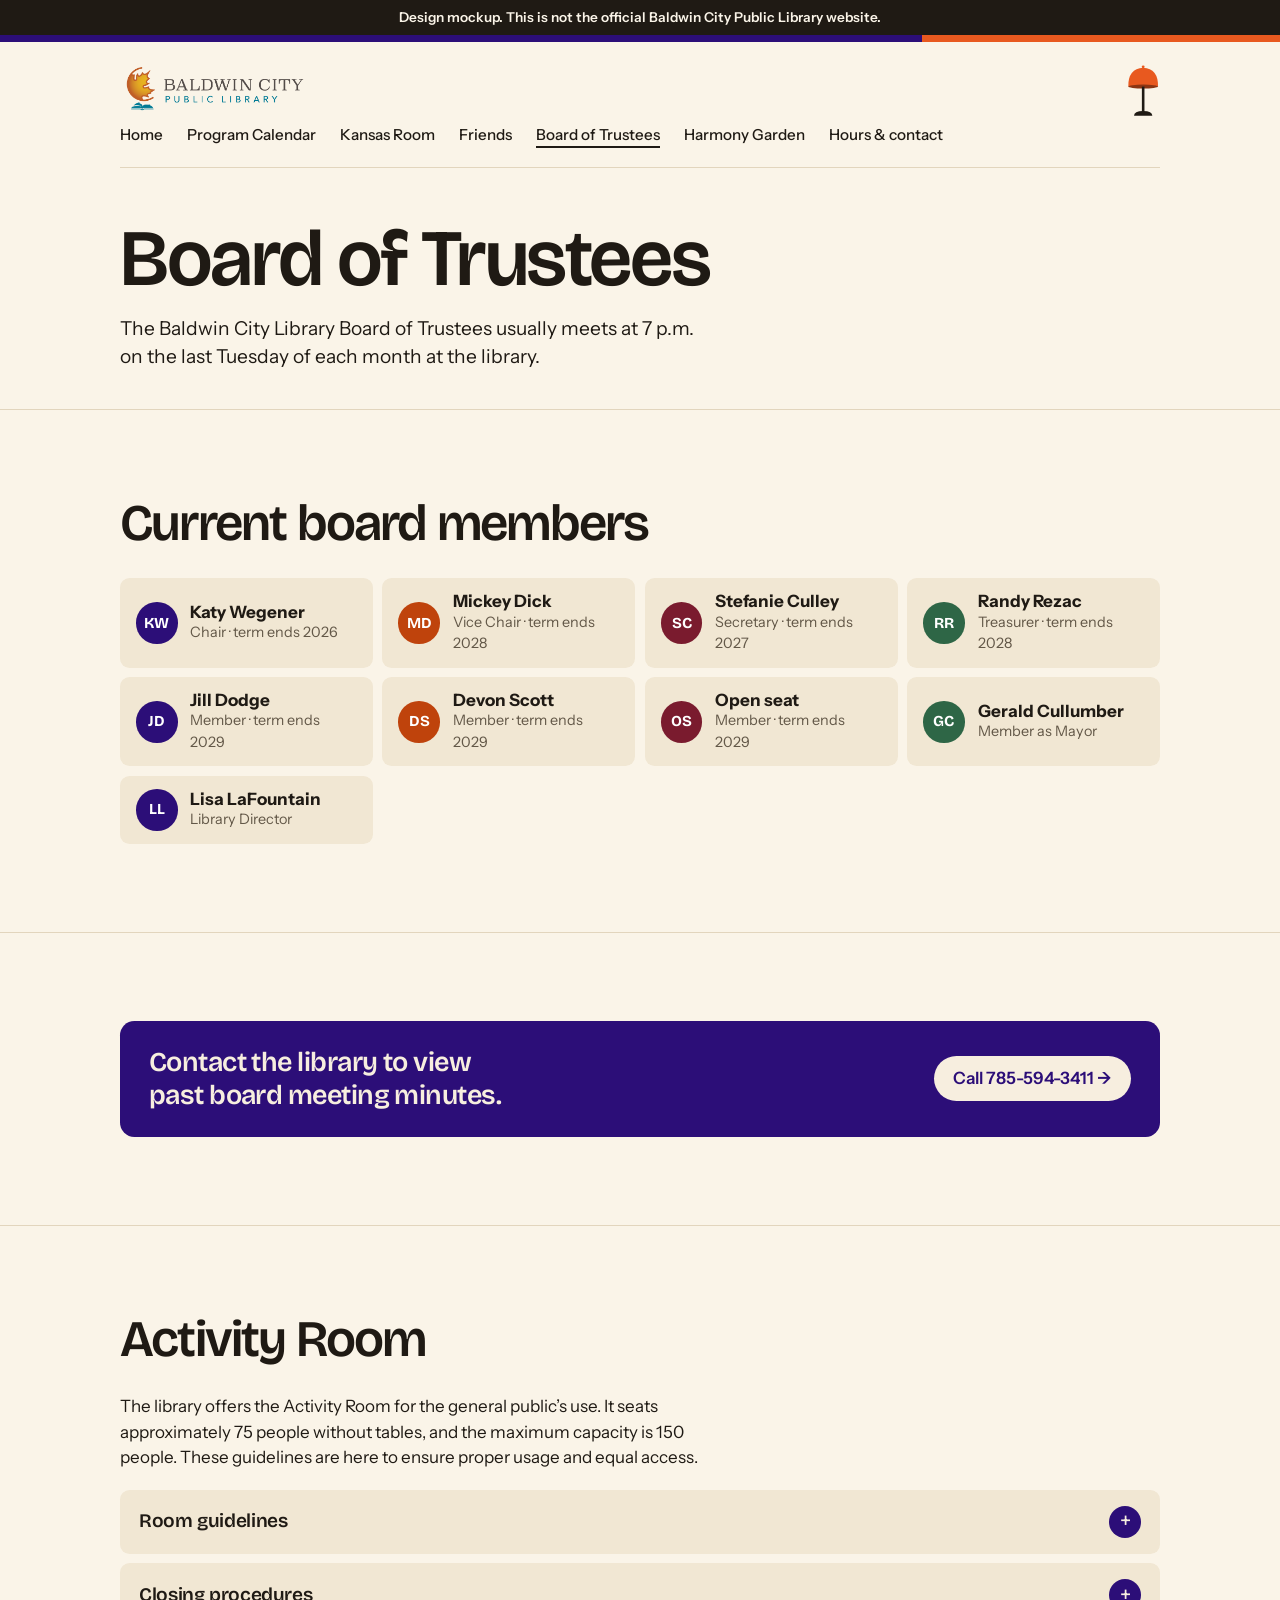
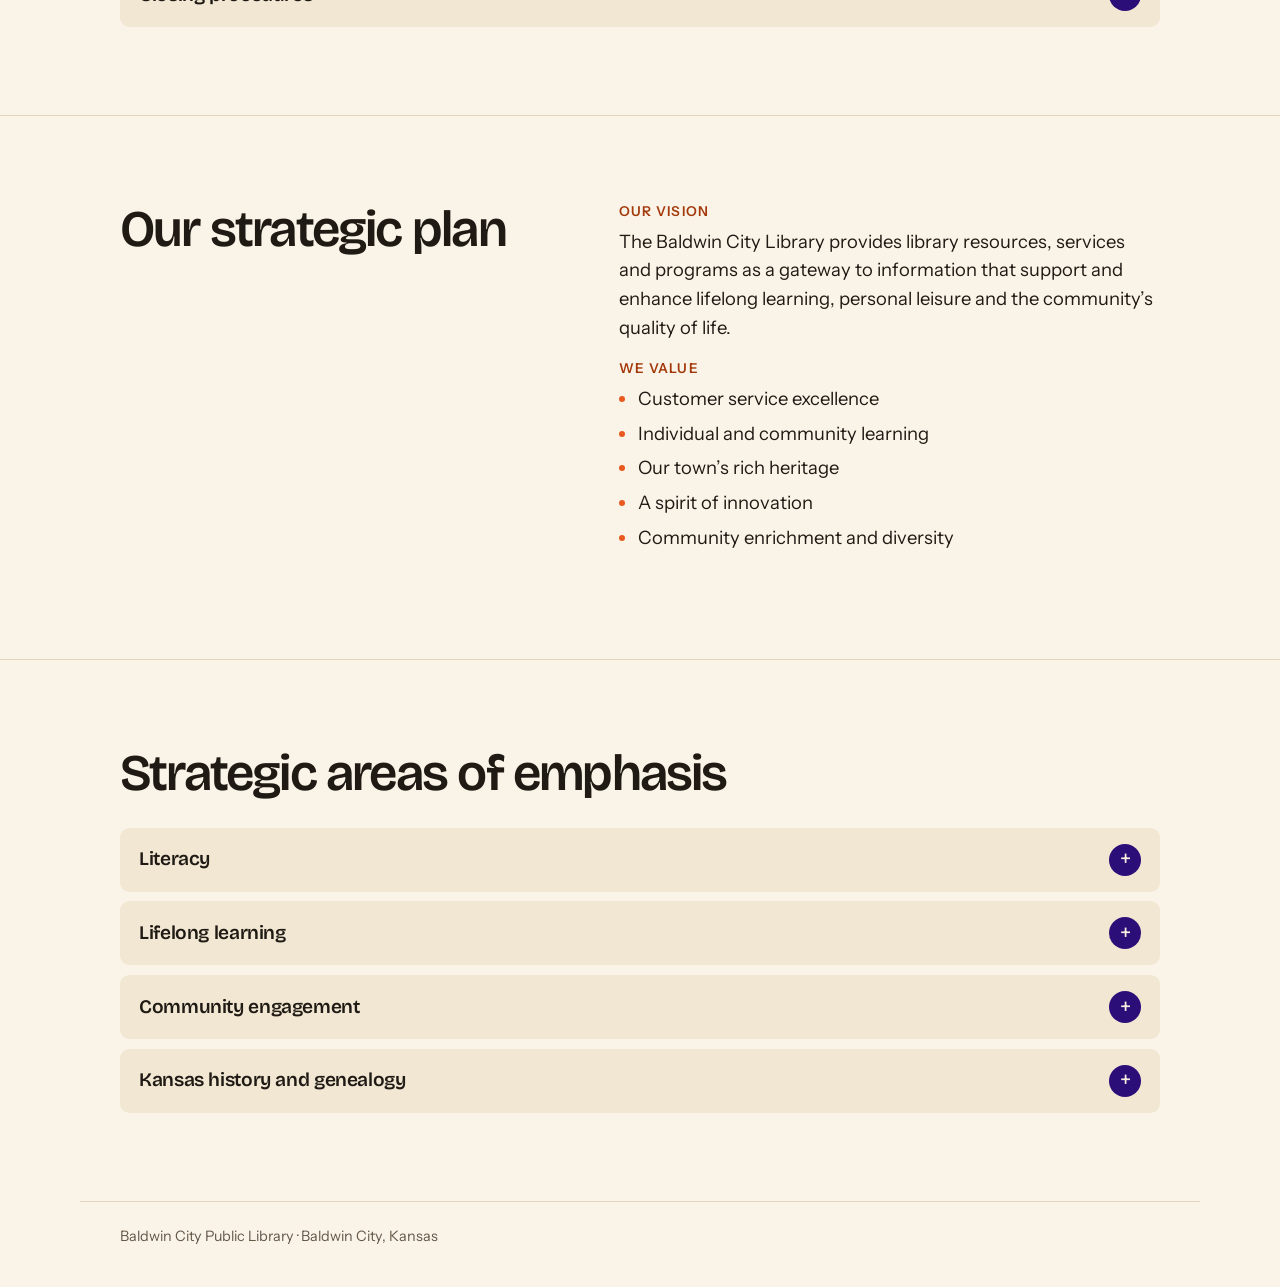
==== board.html @ 728cd823 "Phone: whole shelf fits the screen Co-Authored-By: Claude Opus 5.5 <noreply@anthropic.com>" ====
<!doctype html>
<html lang="en">
<head>
<meta charset="utf-8">
<meta name="robots" content="noindex">
<meta name="viewport" content="width=device-width, initial-scale=1">
<title>Baldwin City Public Library</title>
<meta name="description" content="Books, movies, digital materials and programs for all ages in Baldwin City, Kansas.">
<link rel="preconnect" href="https://fonts.googleapis.com">
<link rel="preconnect" href="https://fonts.gstatic.com" crossorigin>
<link rel="stylesheet" href="https://fonts.googleapis.com/css2?family=Antonio:wght@500;700&family=Bricolage+Grotesque:opsz,wght@12..96,200..800&family=Instrument+Sans:ital,wght@0,400..700;1,400..700&display=swap">
<script>try{if(localStorage.getItem('lamp')==='on')document.documentElement.dataset.theme='dark'}catch(e){}</script>
<link rel="stylesheet" href="styles.css?v=51">
</head>
<body data-page="board">
<div id="app"></div>
<script src="js/content.js?v=51"></script>
<script src="js/store.js?v=51"></script>
<script src="js/shelf.js?v=51"></script>
<script src="js/blocks.js?v=51"></script>
<script>
(function(){
  var slug=document.body.dataset.page||new URLSearchParams(location.search).get('p')||'home';
  renderPage(document.getElementById('app'),Store.load(),slug);
  if(location.hash){var t=document.getElementById(location.hash.slice(1));if(t)t.scrollIntoView()}
})();
</script>
</body>
</html>
---- styles.css ----
/* Layout: headline top-left, one flat row of bright spines standing on a single ink line, catalog card and date-due slip beneath it. */
:root{
  --bg:#FAF4E8; --ink:#1F1A14; --muted:#635848; --rule:#E2D5BD; --accent:#3A1C86; --orange:#E8591F; --orange-ink:#A3390B; --indigo:#2C0E78; --logo-bg:transparent; color-scheme:light;
  --card:#F1E7D3; --card-ink:#1F1A14; --card-rule:#DCCDB0; --stamp:#B8352B;
  --label:#FFFFFF; --label-ink:#1A1917;
  --display:"Bricolage Grotesque","Helvetica Neue",Helvetica,Arial,sans-serif;
  --body:"Instrument Sans","Helvetica Neue",Helvetica,Arial,sans-serif;
  --type:"Instrument Sans","Helvetica Neue",Helvetica,Arial,sans-serif;
  --cond:"Antonio","Arial Narrow","Helvetica Neue",Arial,sans-serif;
}
*{box-sizing:border-box}
body{margin:0;background:var(--bg);color:var(--ink);font-family:var(--body);font-size:1rem;line-height:1.5}
.wrap{max-width:70rem;margin-inline:auto;padding-inline:clamp(16px,4vw,40px)}
a{color:inherit}
:focus-visible{outline:2px solid var(--accent);outline-offset:3px}

/* nav */
.nav{display:flex;flex-wrap:wrap;align-items:center;justify-content:space-between;gap:.5rem 1.5rem;padding-block:1.25rem;border-bottom:1px solid var(--rule)}
.stripe{height:.45rem;background:linear-gradient(90deg,var(--indigo) 0 72%,var(--orange) 72%)}
.mark img{display:block;height:clamp(2.5rem,5vw,3.3rem);width:auto;background:var(--logo-bg);border-radius:.4rem}
.mark{font-family:var(--display);font-weight:600;font-size:1.3rem;letter-spacing:-.02em;text-decoration:none}
.links{display:flex;flex-wrap:wrap;gap:.25rem 1.5rem;font-size:.95rem;font-weight:500}
.links a{text-decoration:none}
.links a:hover{text-decoration:underline;text-underline-offset:.3em}

/* hero */
.hero{overflow-x:clip;padding-block:clamp(2rem,5vw,3.5rem) clamp(2.5rem,6vw,4.5rem)}
.eyebrow{font-size:.8rem;font-weight:600;text-transform:uppercase;letter-spacing:.12em;color:var(--orange-ink);margin:0 0 .9rem}
h1{font-family:var(--display);font-weight:600;font-size:clamp(2rem,8.2vw,5rem);line-height:1;letter-spacing:-.03em;margin:0;text-wrap:balance}
@media (min-width:480px){.hero h1{white-space:nowrap}}


/* shelf — every book dimension is in em, so the whole row scales from this one font-size */
.stage{font-size:clamp(6.4px,1.8vw,17px);margin-top:4em}
@media (min-width:700px){.stage{font-size:clamp(9px,1.4vw,15px)}}
.row{display:flex;align-items:flex-end;justify-content:center;gap:.14em}
.plank{height:.7em;background:var(--orange);border-radius:.35em}
@keyframes shelve{from{translate:80em 0}}

.slot{flex:none;width:var(--t);height:var(--h);transform-origin:0 100%;
  transition:width .55s cubic-bezier(.3,.8,.3,1),rotate .4s;
  animation:shelve 1s cubic-bezier(.16,.84,.3,1) backwards;animation-delay:calc(var(--i) * 65ms + 200ms)}
.slot.lean{margin-left:2.9em;rotate:-7deg}
.book{position:relative;height:100%;display:flex;flex-direction:column;align-items:center;gap:1em;padding:1.2em 0 1em;overflow:hidden;cursor:pointer;
  background:var(--bg-b);color:var(--ink-b);border-radius:.4em .4em 0 0;
  transition:translate .45s cubic-bezier(.3,1.4,.4,1)}
.book:hover,.book:focus-visible{translate:0 -1.2em}
.book[aria-pressed="true"]{translate:0 -3.4em}
.book::before{flex:none}
/* the chosen book turns face-out: its slot widens to cover width and the real cover fades in */
.cv{position:absolute;inset:0;background:var(--img) center/100% 100% no-repeat;opacity:0;transition:opacity .25s}
@media (min-width:700px){
  .slot:has(.book[aria-pressed="true"]){width:var(--d);rotate:0deg}
  .book[aria-pressed="true"]{translate:0 -1.2em}
  .book[aria-pressed="true"] .cv{opacity:1;transition:opacity .35s .22s}
}
.p-bands::before{content:"";width:100%;height:1.7em;background:linear-gradient(var(--ac) 0 35%,transparent 35% 65%,var(--ac) 65%)}
.p-cap::before{content:"";width:100%;height:3.4em;margin-top:-1.2em;background:var(--ac)}
.p-dot::before{content:"";width:58%;aspect-ratio:1;border-radius:50%;background:var(--ac)}
.st{flex:1;min-height:0;writing-mode:vertical-rl;text-align:center;text-wrap:balance;line-height:1.05;font-size:var(--fs)}
.serif .st{font-family:var(--display);font-weight:700;letter-spacing:-.02em}
.cond .st{font-family:var(--cond);font-weight:700;text-transform:uppercase;letter-spacing:.05em}
.lbl{flex:none;width:calc(100% - .6em);padding:.35em 0 .25em;background:var(--label);color:var(--label-ink);border-radius:.25em;
  font-family:var(--body);font-weight:700;font-size:.58em;line-height:1.1;text-align:center}

/* under the shelf */
.below{display:grid;grid-template-columns:minmax(0,1fr) minmax(0,35rem);gap:2rem 3rem;align-items:start;margin-top:clamp(1.75rem,4vw,3rem)}
.lede{max-width:27rem}
.lede p{margin:0 0 1.1rem;font-size:1.15rem;line-height:1.5}
.lede a{font-weight:600;text-underline-offset:.3em}
.pager{display:flex;align-items:center;gap:.6rem;margin-top:1.6rem;font-size:.9rem;font-weight:500;color:var(--muted);font-variant-numeric:tabular-nums}
.pager button{font:inherit;color:var(--ink);background:none;border:1.5px solid var(--ink);border-radius:999px;padding:.35rem .9rem;cursor:pointer}
.pager button:hover{background:var(--orange);border-color:var(--orange);color:#1F1A14}

.detail{display:grid;grid-template-columns:5.5rem minmax(0,1fr);gap:1rem;align-items:start}
.dcover{display:block;width:100%;border-radius:.3rem}
@media (min-width:700px){
  .detail{grid-template-columns:minmax(0,1fr)}
  .dcover{display:none}
}
.card{background:var(--card);color:var(--card-ink);border-radius:.75rem;
  padding:1.2rem 1.4rem 1.4rem}
.card p{margin:0}
.call{display:inline-block;font-size:.75rem;font-weight:600;letter-spacing:.06em;color:var(--muted);border:1px solid var(--card-rule);border-radius:999px;padding:.15rem .7rem}
.ti{font-family:var(--display);font-weight:600;font-size:1.6rem;line-height:1.1;letter-spacing:-.025em;text-wrap:balance}
.au{margin-top:.3rem;font-weight:500;color:var(--muted)}
.note{margin-top:.8rem;font-size:1.05rem;line-height:1.5}
.subj{margin-top:.8rem;font-size:.85rem;color:var(--muted)}
.card.swap .entry,.card.swap .call{animation:swap .4s ease-out}
@keyframes swap{from{opacity:.2;translate:0 .4rem}}

.slip{background:var(--card);color:var(--card-ink);padding:.9rem .8rem;text-align:center;border-radius:.75rem}
.slip h2{font:600 .72rem var(--body);letter-spacing:.12em;color:var(--muted);margin:0 0 .5rem;padding-bottom:.45rem;border-bottom:1px solid var(--card-rule)}
.stamps{list-style:none;margin:0;padding:0;font-weight:700;font-size:.9rem;color:var(--stamp);font-variant-numeric:tabular-nums}
.stamps li{padding:.28rem 0;border-bottom:1px solid var(--card-rule)}
.stamps li:nth-child(1){opacity:.45}
.stamps li:nth-child(2){opacity:.65}
.stamps small{display:block;font-weight:500;font-size:.72rem;color:var(--muted)}
.hold:hover{background:var(--indigo);color:#F7EEDF}
.hold{margin-top:.75rem;width:100%;font:600 .9rem var(--body);
  background:var(--card-ink);color:var(--card);border:0;border-radius:999px;padding:.6rem .3rem;cursor:pointer}
.hold[aria-pressed="true"]{background:var(--stamp)}

@media (max-width:860px){
  .below{grid-template-columns:minmax(0,1fr)}
}
@media (prefers-reduced-motion:reduce){
  .slot,.card.swap .entry,.card.swap .call{animation:none}
  .slot,.book,.card,.cv{transition:none}
}

/* ---------- rest of the homepage ---------- */
section{scroll-margin-top:1rem}
.band{padding-block:clamp(2.5rem,6vw,4.5rem);border-top:1px solid var(--rule)}
h2{font-family:var(--display);font-weight:600;font-size:clamp(1.9rem,4.6vw,3.2rem);line-height:1;letter-spacing:-.035em;margin:0 0 1.2rem;text-wrap:balance}
h3{font-family:var(--display);font-weight:600;font-size:1.3rem;line-height:1.15;letter-spacing:-.02em;margin:0}
.kicker{font-size:.8rem;font-weight:600;text-transform:uppercase;letter-spacing:.12em;color:var(--orange-ink);margin:0 0 .8rem}

.welcome{display:grid;grid-template-columns:minmax(0,5fr) minmax(0,6fr);gap:1.5rem 3rem;align-items:start}
.welcome p{margin:0 0 1rem;font-size:1.15rem;line-height:1.55;max-width:38rem}
.welcome .who{font-size:1rem;color:var(--muted)}

.tiles{display:grid;grid-template-columns:repeat(auto-fit,minmax(min(100%,14rem),1fr));gap:1rem}
.tile{display:flex;flex-direction:column;justify-content:space-between;gap:2.5rem;min-height:11rem;padding:1.2rem 1.2rem 1.1rem;border-radius:.75rem;
  background:var(--tb);color:var(--ti);text-decoration:none;transition:translate .3s cubic-bezier(.3,1.4,.4,1)}
.tile:hover,.tile:focus-visible{translate:0 -.4rem}
.tile p{margin:.4rem 0 0;font-size:1rem;line-height:1.4}
.tile .go{font-weight:600;font-size:.9rem}

.notes{display:grid;grid-template-columns:repeat(2,minmax(0,1fr));gap:1rem}
.note-card{background:var(--card);color:var(--card-ink);border-radius:.75rem;padding:1.3rem 1.4rem 1.4rem}
.note-card p{margin:.6rem 0 0;line-height:1.5}
.note-card a{font-weight:600;text-underline-offset:.3em}
.when{display:inline-block;font-size:.75rem;font-weight:600;letter-spacing:.06em;color:var(--muted);border:1px solid var(--card-rule);border-radius:999px;padding:.15rem .7rem;margin-bottom:.8rem}

.visit{display:grid;grid-template-columns:repeat(3,minmax(0,1fr));gap:2rem 3rem}
.visit h3{margin-bottom:.8rem}
.hours{margin:0;display:grid;grid-template-columns:auto 1fr;gap:.45rem 1.5rem;font-variant-numeric:tabular-nums}
.hours dt{font-weight:600}
.hours dd{margin:0}
.visit address{font-style:normal;line-height:1.6}
.visit ul{list-style:none;margin:0;padding:0;line-height:1.6}
.visit .small{font-size:.9rem;color:var(--muted);margin:.8rem 0 0}

.foot{border-top:1px solid var(--rule);padding-block:1.5rem 2.5rem;display:flex;flex-wrap:wrap;justify-content:space-between;gap:.5rem 2rem;font-size:.9rem;color:var(--muted)}
.foot nav{display:flex;flex-wrap:wrap;gap:.25rem 1.2rem}

@media (max-width:900px){
  .welcome{grid-template-columns:minmax(0,1fr)}
  .tiles{grid-template-columns:repeat(2,minmax(0,1fr))}
  .visit{grid-template-columns:minmax(0,1fr)}
}
@media (max-width:560px){
  .tiles,.notes{grid-template-columns:minmax(0,1fr)}
  .tile{min-height:0;gap:1.2rem}
}
@media (prefers-reduced-motion:reduce){.tile{transition:none}}

/* ---------- shared bits added with the page builder ---------- */
.links a[aria-current="page"]{text-decoration:underline;text-decoration-thickness:2px;text-underline-offset:.4em}
.dcover[hidden]{display:none}
.banner{background:var(--tb);color:var(--ti);border-radius:.9rem;padding:1.6rem 1.8rem;display:flex;flex-wrap:wrap;align-items:center;justify-content:space-between;gap:1rem 2rem}
.banner p{margin:0;font-family:var(--display);font-weight:600;font-size:clamp(1.2rem,2.6vw,1.7rem);line-height:1.2;letter-spacing:-.02em;max-width:36rem;text-wrap:balance}
.btn{background:var(--ti);color:var(--tb);border-radius:999px;padding:.6rem 1.2rem;font-weight:600;text-decoration:none;white-space:nowrap}
.pic{margin:0}
.pic img{display:block;max-width:100%;border-radius:.9rem}
.pic figcaption{margin-top:.6rem;font-size:.9rem;color:var(--muted)}
.pic-empty{border:2px dashed var(--rule);border-radius:.9rem;padding:3rem 1rem;text-align:center;color:var(--muted)}

/* ---------- page title banner ---------- */
.pagehead{background:var(--tb,transparent);color:var(--ti,inherit);padding-block:clamp(2rem,5vw,3.2rem) clamp(1.5rem,4vw,2.4rem)}
.pagehead .kicker{color:inherit}
.pagehead h1{font-size:clamp(2.4rem,7.5vw,5rem)}
.ph-lede{margin:1rem 0 0;font-size:1.2rem;line-height:1.45;max-width:36rem}

/* ---------- program calendar ---------- */
.cal-top{display:flex;flex-wrap:wrap;align-items:end;justify-content:space-between;gap:1rem}
.cal-month{font-size:clamp(2rem,6vw,3.6rem);margin:0}
.cal-nav{display:flex;gap:.4rem}
.cal-nav button{font:500 .9rem var(--body);color:var(--ink);background:none;border:1.5px solid var(--ink);border-radius:999px;padding:.35rem .9rem;cursor:pointer}
.cal-nav button:hover{background:var(--orange);border-color:var(--orange);color:#1F1A14}
.cal-filters{display:flex;flex-wrap:wrap;gap:.5rem;margin:1.3rem 0 1.5rem}
.pill{font:600 .9rem var(--body);border-radius:999px;padding:.35rem .95rem;border:2px solid var(--c);background:var(--c);color:var(--k);cursor:pointer;transition:translate .25s cubic-bezier(.3,1.4,.4,1)}
.pill:hover{translate:0 -.15rem}
.pill[aria-pressed="false"]{background:transparent;color:var(--muted);text-decoration:line-through}
.cal-grid{display:grid;grid-template-columns:repeat(7,minmax(0,1fr));gap:.4rem}
.dow{font-size:.8rem;font-weight:600;text-transform:uppercase;letter-spacing:.1em;color:var(--muted);padding:.2rem .5rem}
.day{appearance:none;border:0;margin:0;text-align:left;font:inherit;color:inherit;background:var(--card);border-radius:.6rem;min-height:9rem;min-width:0;padding:.5rem;
  display:flex;flex-direction:column;gap:.4rem;cursor:pointer}
.day.we{background:color-mix(in srgb,var(--card) 55%,var(--bg))}
.day.closed{background:color-mix(in srgb,#B8352B 13%,var(--card))}
.day.blank{background:none;min-height:0;cursor:default}
.day.sel{outline:2.5px solid var(--ink);outline-offset:-2.5px}
.num{font-family:var(--display);font-weight:700;font-size:1.15rem;width:2rem;height:2rem;display:grid;place-items:center;border-radius:50%}
.today .num{background:var(--orange);color:#1F1A14}
.chips{display:flex;flex-direction:column;gap:.25rem;min-width:0;width:100%}
/* soft tint with a solid colour bar: the colour says what kind, the text stays dark and readable */
.chip{display:block;background:color-mix(in srgb,var(--c) 20%,var(--card));color:var(--card-ink);border-left:.3rem solid var(--c);border-radius:.3rem;padding:.25rem .4rem;
  font-size:.85rem;line-height:1.25;overflow-wrap:anywhere}
.chip b{display:block;font-weight:700;font-size:.78rem}

.cal-day{margin-top:1.5rem;background:var(--card);color:var(--card-ink);border-radius:.9rem;padding:1.4rem;display:grid;grid-template-columns:auto minmax(0,1fr);gap:1.5rem 2rem;align-items:start}
.cal-date{display:flex;align-items:center;gap:.8rem;font-weight:600;line-height:1.25}
.cal-date .big{font-family:var(--display);font-weight:600;font-size:clamp(3rem,8vw,5rem);line-height:.85;letter-spacing:-.04em}
.cal-list{list-style:none;margin:0;padding:0;display:grid;gap:.5rem}
.cal-list li{display:grid;grid-template-columns:9.5rem minmax(0,1fr) auto;gap:.2rem 1rem;align-items:baseline;padding:.7rem .9rem;border-radius:.5rem;border-left:.5rem solid var(--c);
  background:color-mix(in srgb,var(--c) 14%,var(--card));color:var(--card-ink);font-size:1.05rem}
.cal-list .empty{display:block;border-left-color:var(--rule);background:var(--bg);color:var(--muted)}
.cal-list .time{font-weight:700;font-variant-numeric:tabular-nums}
.cal-list .sub{display:block;font-size:.95rem;color:var(--muted)}
.cal-list .tag{font-size:.78rem;font-weight:600;background:var(--c);color:var(--k);border-radius:999px;padding:.12rem .65rem;white-space:nowrap}

.cal-agenda{display:none;gap:1.6rem}
.ag-day h3{display:flex;align-items:center;gap:.7rem;margin:0 0 .6rem;font-family:var(--body);font-size:1.05rem;font-weight:600;letter-spacing:0}
.ag-day h3 .big{font-family:var(--display);font-weight:600;font-size:2.6rem;line-height:.9;letter-spacing:-.04em;min-width:1.2em}
.ag-day h3 em{font-style:normal;font-size:.75rem;font-weight:600;background:var(--ink);color:var(--bg);border-radius:999px;padding:.1rem .6rem;margin-left:.6rem}
.ag-past summary{cursor:pointer;font-weight:600;color:var(--muted);padding:.4rem 0}
.cal-agenda-in{display:grid;gap:1.6rem;margin-top:1rem}
.empty-month{color:var(--muted)}

/* two views of the same month: a day-by-day list, or the full month grid */
.cal-tools{display:flex;flex-wrap:wrap;gap:.6rem 1rem;align-items:center}
.cal-view{display:flex;background:var(--card);border-radius:999px;padding:.2rem}
.cal-view button{font:600 .9rem var(--body);color:var(--ink);background:none;border:0;border-radius:999px;padding:.35rem .95rem;cursor:pointer}
.cal-view button[aria-pressed="true"]{background:var(--indigo);color:#F7EEDF}
.view-list .cal-grid,.view-list .cal-day{display:none}
.view-list .cal-agenda{display:grid}
/* the full month always shows its text; on small screens it scrolls sideways instead of shrinking */
.cal-scroll{overflow-x:auto}
.cal-grid{min-width:40rem}
.view-list .cal-scroll{display:none}
@media (max-width:900px){
  .cal-grid{gap:.3rem}
  .day{padding:.35rem}
  .chip{font-size:.8rem;padding:.2rem .3rem;border-left-width:.25rem}
  .chip b{font-size:.74rem}
  .cal-day{grid-template-columns:minmax(0,1fr);padding:1.1rem}
}
@media (max-width:560px){
  .cal-list li{grid-template-columns:minmax(0,1fr)}
  .cal-list .tag{justify-self:start}
}
@media (prefers-reduced-motion:reduce){.pill{transition:none}}

/* ---------- little pictures on notice cards ---------- */
.note-card.has-art{display:grid;grid-template-columns:clamp(5.5rem,24%,8rem) minmax(0,1fr);gap:1.2rem;align-items:start}
.art{display:block;width:100%;aspect-ratio:1;border-radius:.6rem;overflow:hidden}
.art svg{display:block;width:100%;height:100%}
.art .van{transition:translate .5s cubic-bezier(.3,1.4,.4,1)}
.note-card:hover .art .van{translate:6px 0}
@media (prefers-reduced-motion:reduce){.art .van{transition:none}}

/* ---------- soft link tiles: a light tint of each tile's colour and a maple leaf in that colour ---------- */
.tiles.quiet .tile{background:color-mix(in srgb,var(--tb) 11%,var(--card));color:var(--ink);min-height:0;gap:1.4rem}
.tiles.quiet .leaf{display:block;width:2.6rem;height:2.6rem;color:var(--tb);margin-bottom:.9rem;transform-origin:50% 90%;transition:rotate .5s cubic-bezier(.3,1.6,.4,1)}
.tiles.quiet .tile:hover .leaf,.tiles.quiet .tile:focus-visible .leaf{rotate:-14deg}
.tiles.quiet .tile p{color:var(--muted)}
.tiles.quiet .tile .go{color:var(--ink)}
.tiles.quiet .tile:hover,.tiles.quiet .tile:focus-visible{translate:0 -.25rem}
@media (prefers-reduced-motion:reduce){.tiles.quiet .leaf{transition:none}}

.art img{display:block;width:100%;height:100%;object-fit:cover}

/* ---------- full-colour tiles with a stained-glass maple leaf in shades of the tile's own colour ---------- */
.tiles.bold .leaf{display:block;width:4rem;height:4rem;margin-bottom:1rem;transform-origin:50% 90%;transition:rotate .5s cubic-bezier(.3,1.6,.4,1)}
.tiles.bold .tile:hover .leaf,.tiles.bold .tile:focus-visible .leaf{rotate:-12deg}
.glass .f1{fill:color-mix(in srgb,var(--tb) 50%,#fff)}
.glass .f2{fill:color-mix(in srgb,var(--tb) 25%,#fff)}
.glass .f3{fill:color-mix(in srgb,var(--tb) 72%,#fff)}
.glass .f4{fill:color-mix(in srgb,var(--tb) 68%,#000)}
.glass .f5{fill:color-mix(in srgb,var(--tb) 8%,#fff)}
.glass .lead{stroke:var(--ti);stroke-width:2;stroke-linecap:round;fill:none}
.glass .rim{fill:none;stroke:var(--ti);stroke-width:3;stroke-linejoin:round}
@media (prefers-reduced-motion:reduce){.tiles.bold .leaf{transition:none}}

/* ---------- accessibility ---------- */
.skip{position:absolute;left:1rem;top:-4rem;z-index:10;background:var(--ink);color:var(--bg);padding:.6rem 1rem;border-radius:.4rem;font-weight:600;text-decoration:none}
.skip:focus{top:.6rem}
main:focus{outline:none}
:focus-visible{outline:3px solid var(--accent);outline-offset:3px}
.cal-scroll:focus-visible{outline-offset:0}
.playpause[hidden]{display:none}

/* ---------- call to action ---------- */
.cta-box{background:var(--tb);color:var(--ti);border-radius:.9rem;padding:clamp(1.5rem,4vw,2.6rem);display:grid;grid-template-columns:auto minmax(0,1fr);gap:1.2rem 2.2rem;align-items:center}
.cta-box .leaf{width:clamp(4.5rem,12vw,8rem);height:auto;aspect-ratio:1;display:block}
.cta-box h2{margin-bottom:.6rem}
.cta-box p{margin:0 0 1rem;font-size:1.15rem;line-height:1.5;max-width:38rem}
.cta-btns{display:flex;flex-wrap:wrap;gap:.6rem;margin:1.2rem 0 0!important}
.btn.alt{background:none;color:var(--ti);box-shadow:inset 0 0 0 2px var(--ti)}
.btn:hover{text-decoration:underline;text-underline-offset:.2em}
@media (max-width:560px){.cta-box{grid-template-columns:minmax(0,1fr)}}

/* ---------- people ---------- */
.people{list-style:none;margin:0;padding:0;display:grid;grid-template-columns:repeat(auto-fill,minmax(min(100%,14rem),1fr));gap:.6rem}
.person{background:var(--card);border-radius:.6rem;padding:.8rem 1rem;display:flex;gap:.8rem;align-items:center;min-width:0}
.ini{flex:none;width:2.6rem;height:2.6rem;border-radius:50%;display:grid;place-items:center;background:var(--c);color:#fff;font-family:var(--display);font-weight:700;font-size:.95rem}
.person strong{display:block;line-height:1.2}
.role{display:block;font-size:.9rem;color:var(--muted)}
.people-text p{margin:0 0 1.2rem;max-width:38rem}

/* ---------- scroll-in ---------- */
.rise{animation:rise .5s cubic-bezier(.2,.7,.2,1) var(--rd,0ms) backwards}
@keyframes rise{from{opacity:0;translate:0 1.5rem}}

/* ---------- structured text and expandable sections ---------- */
.prose p{margin:0 0 1rem;font-size:1.1rem;line-height:1.55;max-width:42rem}
.prose ul{margin:0 0 1.2rem;padding-left:1.2rem;max-width:42rem;line-height:1.5}
.prose li{margin-bottom:.45rem}
.prose li::marker{color:var(--orange)}
.mini{font-family:var(--body);font-size:.85rem;font-weight:600;text-transform:uppercase;letter-spacing:.08em;color:var(--orange-ink);margin:1.2rem 0 .5rem}
.prose>.mini:first-child{margin-top:0}
.folds{display:grid;gap:.6rem}
.fold{background:var(--card);border-radius:.6rem;padding:0 1.2rem}
.fold summary{display:flex;align-items:center;justify-content:space-between;gap:1rem;padding:1rem 0;cursor:pointer;list-style:none;font-family:var(--display);font-weight:600;font-size:1.2rem;letter-spacing:-.02em}
.fold summary::-webkit-details-marker{display:none}
.fold summary::after{content:"+";flex:none;width:2rem;height:2rem;display:grid;place-items:center;border-radius:50%;background:var(--indigo);color:#F7EEDF;font-family:var(--body);font-weight:500;font-size:1.3rem;line-height:1;transition:rotate .3s}
.fold[open] summary::after{rotate:45deg}
.fold .prose{padding-bottom:1.2rem}
@media (prefers-reduced-motion:reduce){.fold summary::after{transition:none}}

/* ---------- photo gallery ---------- */
.gallery{columns:3 15rem;column-gap:.8rem}
.gallery figure{margin:0 0 .8rem;break-inside:avoid}
.gallery img{display:block;width:100%;height:auto;border-radius:.7rem;background:var(--card)}
.gallery figcaption{margin-top:.4rem;font-size:.9rem;color:var(--muted)}

/* ---------- quote ---------- */
.quote{margin:0;background:var(--tb);color:var(--ti);border-radius:.9rem;padding:clamp(1.5rem,4vw,2.8rem)}
.quote .leaf{display:block;width:3.6rem;height:3.6rem;margin-bottom:1.2rem}
.quote blockquote{margin:0;max-width:46rem}
.quote p{margin:0 0 1rem;font-size:1.1rem;line-height:1.6}
.quote p.lead{font-family:var(--display);font-weight:600;font-size:clamp(1.25rem,2.6vw,1.7rem);line-height:1.3;letter-spacing:-.02em}
.quote figcaption{margin-top:1.4rem;font-weight:600}
.notes{grid-template-columns:repeat(auto-fit,minmax(min(100%,17rem),1fr))}

/* ---------- tile rows: a 12-part grid so every row fills the width ---------- */
.tiles{grid-template-columns:repeat(12,minmax(0,1fr))}
.tile{grid-column:span var(--span,3)}
@media (max-width:900px){
  .tiles{grid-template-columns:repeat(12,minmax(0,1fr))}
  .tile{grid-column:span 6}
  .tile:last-child:nth-child(odd){grid-column:span 12}
}
@media (max-width:560px){
  .tiles{grid-template-columns:repeat(12,minmax(0,1fr))}
  .tile,.tile:last-child:nth-child(odd){grid-column:span 12}
}

/* ---------- mockup notice ---------- */
.mock{margin:0;padding:.45rem 1rem;background:var(--ink);color:var(--bg);font-size:.85rem;font-weight:600;text-align:center}

/* ---------- the lamp: night colours, only when someone switches it on ---------- */
:root[data-theme="dark"]{
  --bg:#1B1611; --ink:#F5EEE2; --muted:#B5AA99; --rule:#3B3328; --accent:#B9A6F5; --orange:#F26B33; --orange-ink:#FF9A6B; --indigo:#4A2A9A; --logo-bg:#F7EEDF;
  --card:#27201A; --card-ink:#F5EEE2; --card-rule:#40372B; --stamp:#E8705F; color-scheme:dark;
}
.nav .mark{order:1}
.nav .links{order:3;flex:1 1 100%;justify-content:flex-start}
.lamp-wrap{order:2;margin-left:auto;flex:none;display:flex;align-items:center;gap:.5rem}
.lamp-hint{font-size:.85rem;font-weight:600;color:var(--orange-ink);white-space:nowrap;animation:nudge 1.2s ease-in-out infinite alternate}
.lamp-hint[hidden]{display:none}
@keyframes nudge{to{translate:.3rem 0}}
.lamp{flex:none;height:3.4rem;aspect-ratio:120/190;padding:0;border:0;background:none;cursor:pointer;transform-origin:50% 100%;transition:scale .3s cubic-bezier(.3,1.4,.4,1)}
.lamp:hover{scale:1.08}
.lamp svg{display:block;width:100%;height:100%;overflow:visible}
.lamp-shade{fill:var(--orange)}
.lamp-knob{fill:var(--orange)}
.lamp-stem,.lamp-base{fill:var(--ink)}
.lamp-under{fill:color-mix(in srgb,var(--orange) 60%,#000);transition:fill .6s ease}
.lamp[aria-pressed="true"] .lamp-under{fill:#FFF3DF}
.mark img{padding:.2rem .35rem}
::view-transition-old(root),::view-transition-new(root){animation-duration:.7s}
@media (prefers-reduced-motion:reduce){.lamp,.lamp-under{transition:none}.lamp-hint{animation:none}}

/* ---------- notices as aligned rows: picture, then when + title, then the details, every row on the same three lines ---------- */
.notes{grid-template-columns:minmax(0,1fr);gap:.6rem}
.notes .note-card,.notes .note-card.has-art{grid-column:auto;display:grid;grid-template-columns:minmax(0,22rem) minmax(0,1fr);gap:.6rem 2rem;align-items:center;padding:1.1rem 1.3rem}
.notes .note-card.has-art{grid-template-columns:4.5rem minmax(0,22rem) minmax(0,1fr);gap:.6rem 1.4rem}
.notes .art{width:4.5rem}
.nc-head .when{margin-bottom:.45rem}
.nc-body p{margin:0}
.nc-body p+p{margin-top:.4rem}
@media (max-width:800px){
  .notes .note-card{grid-template-columns:minmax(0,1fr)}
  .notes .note-card.has-art{grid-template-columns:4.5rem minmax(0,1fr)}
  .notes .note-card.has-art .nc-body{grid-column:2}
}

/* ---------- the "when" line on a notice: plain text under the title, no outlined bubble ---------- */
.nc-head{display:flex;flex-direction:column}
.nc-head .when{order:2;display:block;border:0;border-radius:0;padding:0;margin:.3rem 0 0;font-size:.95rem;font-weight:600;letter-spacing:0;color:var(--orange-ink)}

/* ---------- calendar without pills: checkboxes for the filters, a colour square + plain text for each kind ---------- */
.cal-filters{gap:.4rem 1.4rem}
.filt{display:inline-flex;align-items:center;gap:.45rem;font-weight:500;cursor:pointer}
.filt input{width:1.15rem;height:1.15rem;margin:0;accent-color:var(--c);cursor:pointer}
.cal-list .tag{background:none;color:var(--muted);border-radius:0;padding:0;font-weight:500;font-size:.85rem;display:inline-flex;align-items:center;gap:.4rem}
.cal-list .tag::before{content:"";width:.65rem;height:.65rem;border-radius:.15rem;background:var(--c)}
.ag-day h3 em{background:none;color:var(--orange-ink);border-radius:0;padding:0;font-size:.9rem}
.cal-list li{background:color-mix(in oklch,var(--c) 16%,var(--bg))}
.chip{background:color-mix(in oklch,var(--c) 22%,var(--card))}
.cal-list .tag{color:var(--ink)}

/* ---------- easier reading: larger type, one short line per notice, the rest behind "More details" ---------- */
body{font-size:1.0625rem}
.note-card h3{font-size:1.45rem}
.nc-head .when{font-size:1.1rem}
.nc-body p{font-size:1.2rem;line-height:1.45}
.nc-more{margin-top:.4rem}
.nc-more summary{cursor:pointer;font-weight:600;font-size:1.05rem;text-decoration:underline;text-underline-offset:.25em;list-style:none;display:inline-block;padding:.2rem 0}
.nc-more summary::-webkit-details-marker{display:none}
.nc-more[open] summary{margin-bottom:.4rem}
.nc-more p{font-size:1.1rem;color:var(--card-ink)}
.cal-list li{font-size:1.15rem}
.prose p,.prose li{font-size:1.15rem}

/* ---------- roomier notices: everything visible, with more air around each one ---------- */
.notes{gap:1.1rem}
.notes .note-card,.notes .note-card.has-art{padding:1.9rem 2rem;gap:1rem 2.4rem;align-items:start}
.notes .note-card.has-art{grid-template-columns:5.2rem minmax(0,20rem) minmax(0,1fr)}
.notes .art{width:5.2rem}
.nc-head{padding-top:.2rem}
.nc-body p{line-height:1.55}
.nc-body .nc-extra{margin-top:.8rem;font-size:1.05rem;line-height:1.6;color:var(--muted)}
.band{padding-block:clamp(3rem,7vw,5.5rem)}
.band h2{margin-bottom:1.8rem}
@media (max-width:800px){
  .notes .note-card,.notes .note-card.has-art{padding:1.4rem}
  .notes .note-card.has-art{grid-template-columns:4.5rem minmax(0,1fr)}
  .notes .art{width:4.5rem}
}

/* ---------- phones: long buttons wrap instead of pushing the page sideways ---------- */
@media (max-width:560px){
  .btn{white-space:normal;text-align:center}
  .cta-btns .btn{flex:1 1 100%}
  .cta-box .leaf{width:4.5rem}
}

/* ================= phones ================= */
.menu-btn{display:none}
@media (max-width:760px){
  .mock{font-size:.75rem;padding:.35rem .8rem}
  .nav{padding-block:.8rem;gap:.6rem}
  .mark img{height:2.6rem}
  .lamp{height:2.8rem}
  .lamp-wrap{order:2;margin-left:auto}
  .menu-btn{display:inline-flex;order:2;align-items:center;font:600 1rem var(--body);background:var(--ink);color:var(--bg);border:0;border-radius:999px;padding:.6rem 1.2rem;cursor:pointer}
  .nav .links{display:none;order:3;flex:1 1 100%;flex-direction:column;flex-wrap:nowrap;gap:0;margin-top:.4rem}
  .nav.open .links{display:flex}
  .nav .links a{display:block;padding:.95rem .2rem;font-size:1.2rem;font-weight:600;border-top:1px solid var(--rule)}
  .links a[aria-current="page"]{text-decoration:none;color:var(--orange-ink)}

  /* the whole shelf fits the screen: sized from the screen width, no shelf labels, and the smallest titles bumped up */
  .hero{padding-block:1.6rem 2.2rem}
  .stage{font-size:calc((100vw - 2 * clamp(16px,4vw,40px)) / 47.5);margin-top:4.4em;overflow:visible}
  .shelf-in{width:auto}
  .row{justify-content:center}
  .book{padding:1em 0 .8em;gap:.7em}
  .lbl{display:none}
  .st{font-size:max(var(--fs),1.4em)}
  .below{margin-top:1.4rem;gap:1.2rem}
  .lede p{font-size:1.1rem}
  .pager{margin-top:1rem}
  .pager button{padding:.6rem 1.3rem;font-size:1.1rem}
  .detail{grid-template-columns:6.5rem minmax(0,1fr)}
  .ti{font-size:1.35rem}

  .band{padding-block:2.4rem}
  .band h2{margin-bottom:1.1rem}
  .tile{min-height:0;gap:.9rem;padding:1.1rem 1.2rem}
  .tiles.bold .leaf{width:2.6rem;height:2.6rem;margin-bottom:.7rem}
  .notes .note-card,.notes .note-card.has-art{padding:1.2rem;gap:.7rem 1rem}
  .note-card h3{font-size:1.25rem}
  .nc-body p{font-size:1.1rem}
  .cal-top{align-items:start}
  .cal-tools{width:100%;justify-content:space-between}
  .cal-list li{padding:.8rem .9rem}
  .person{padding:.7rem .9rem}
  .quote,.cta-box{padding:1.4rem}
  .foot{padding-block:1.2rem 2rem}
}

/* notices: "Read more" only exists on phones */
.nc-more summary{display:none}
.nc-more .nc-extra{margin-top:.8rem}
@media (max-width:760px){
  .notes .note-card.has-art{grid-template-columns:3.4rem minmax(0,1fr);align-items:center}
  .notes .art{width:3.4rem}
  .notes .note-card .nc-body,.notes .note-card.has-art .nc-body{grid-column:1 / -1}
  .nc-head .when{font-size:1rem}
  .nc-more{margin-top:.5rem}
  .nc-more summary{display:inline-block;list-style:none;cursor:pointer;font-weight:600;font-size:1.05rem;color:var(--ink);text-decoration:underline;text-underline-offset:.25em;padding:.5rem 0}
  .nc-more summary::-webkit-details-marker{display:none}
  .nc-more[open] summary{display:none}
  .nc-more .nc-extra{margin-top:.2rem;font-size:1.05rem}
}

/* long words and addresses never push a box wider than the screen */
main{overflow-wrap:break-word}
.banner p{min-width:0;overflow-wrap:anywhere}
@media (max-width:760px){
  .banner{padding:1.3rem}
  .banner p{font-size:1.15rem}
  .banner .btn{width:100%}

  /* phones: the full month is a small grid of dates with a colour dot per program; tap a date to read that day underneath */
  .cal-scroll{overflow:visible}
  .cal-grid{min-width:0;gap:.25rem}
  .dow{padding:.2rem 0;text-align:center;letter-spacing:.02em;font-size:.7rem}
  .day{min-height:3.6rem;padding:.3rem .1rem;align-items:center;gap:.25rem}
  .num{font-size:1rem;width:1.9rem;height:1.9rem}
  .chips{flex-direction:row;flex-wrap:wrap;justify-content:center;gap:.16rem}
  .chip{width:.5rem;height:.5rem;padding:0;border:0;border-radius:50%;background:var(--c);font-size:0;line-height:0}
  .chip b{display:none}
  .cal-day{grid-template-columns:minmax(0,1fr);padding:1.1rem;gap:1rem;scroll-margin-top:.8rem}
  .cal-date .big{font-size:2.8rem}
  .cal-filters{gap:.5rem 1.2rem}
  .filt{font-size:1.05rem}
  .filt input{width:1.3rem;height:1.3rem}
}

/* every notice is one full-width row, whatever older rules said */
.notes .note-card,.notes .note-card:last-child:nth-child(odd){grid-column:1 / -1}
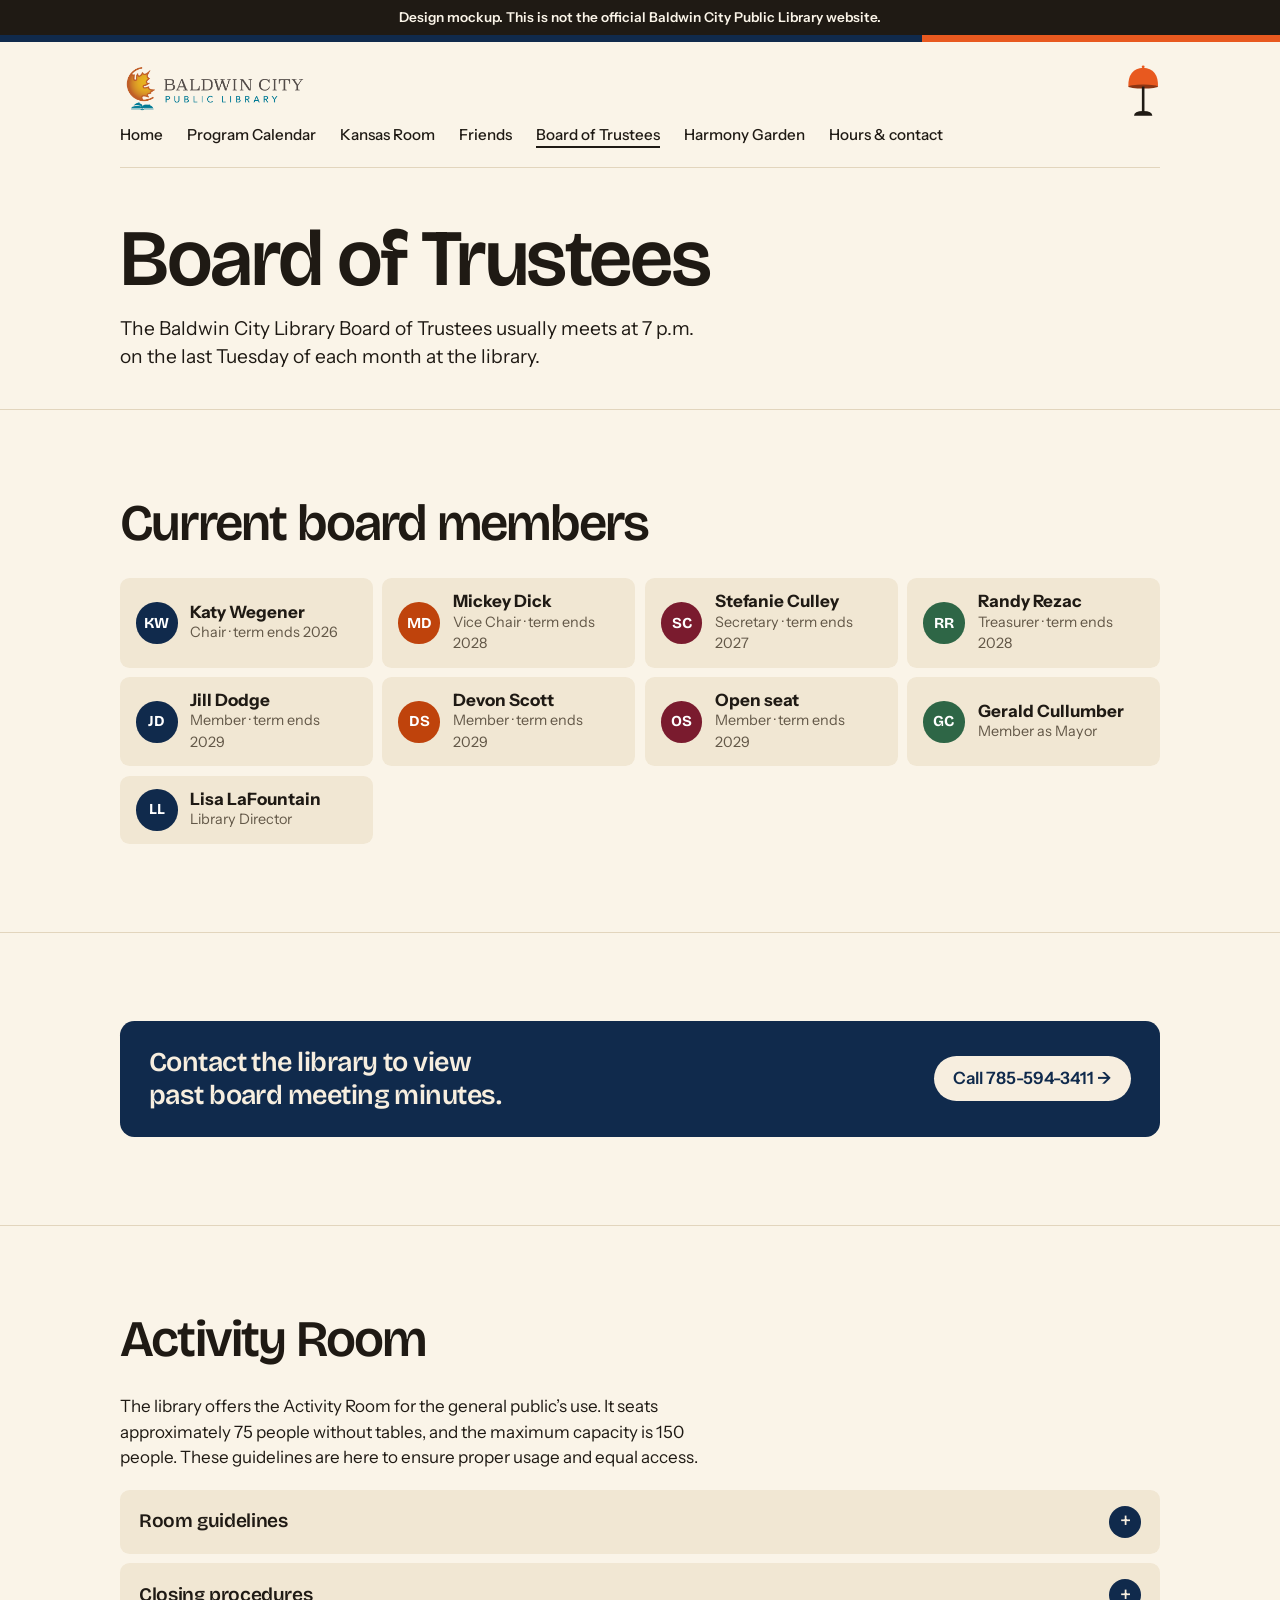
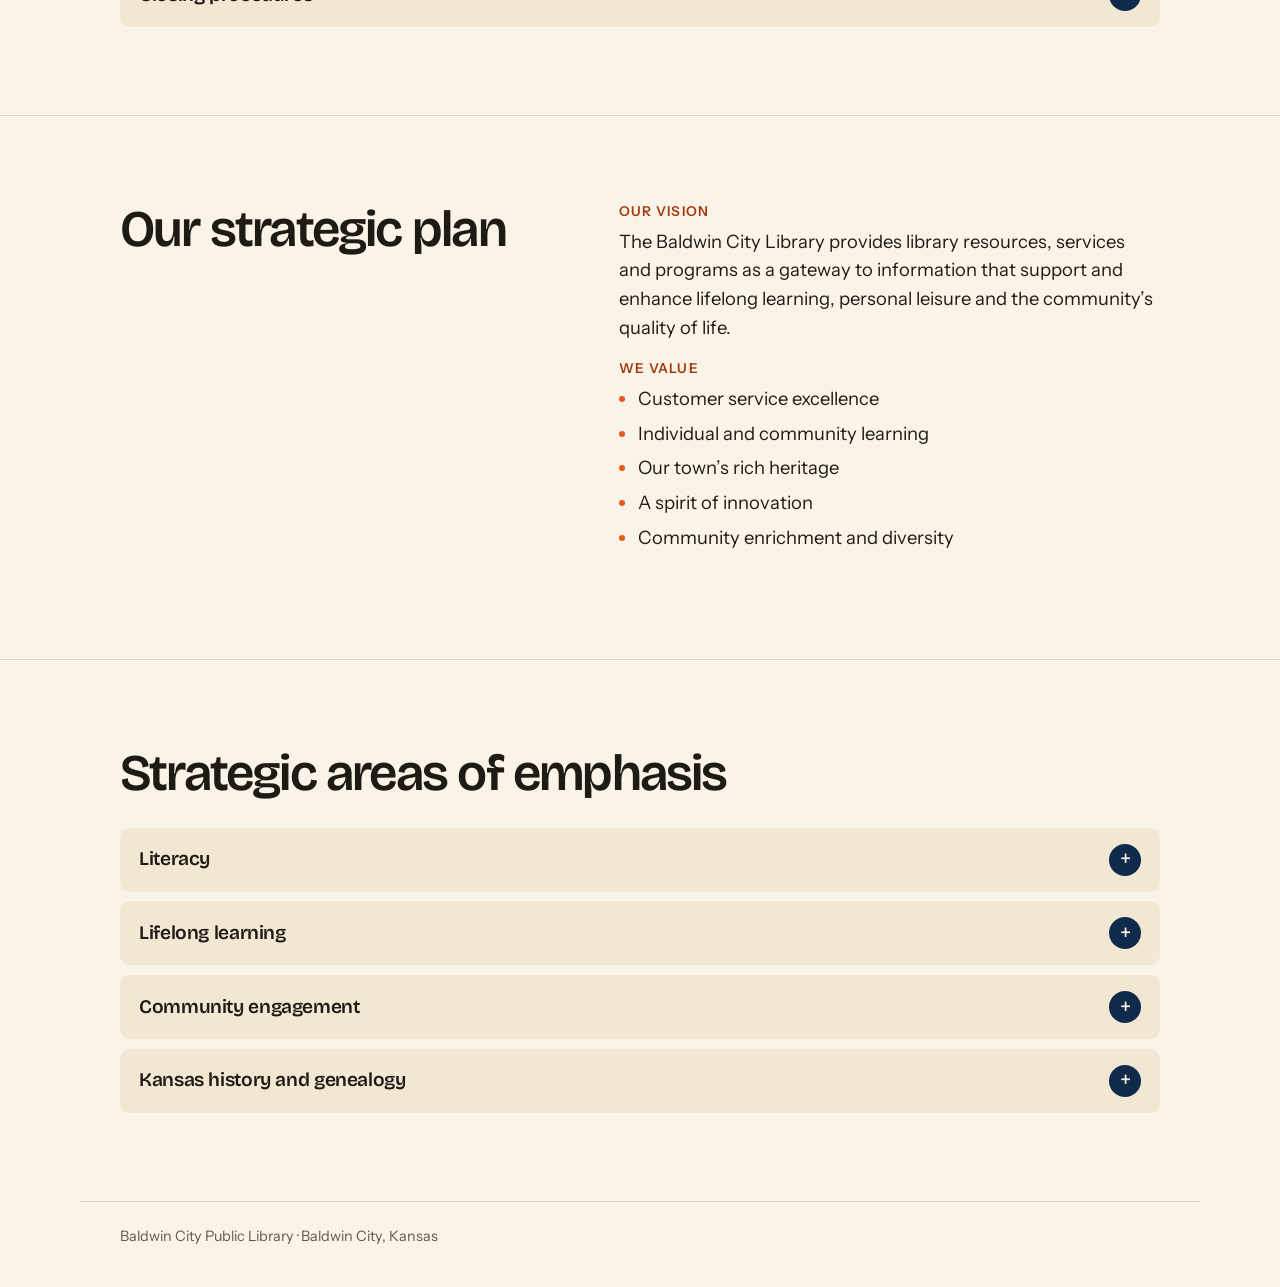
==== commit de45e1f6: "Navy in place of purple; Lucy Sullivan section Co-Authored-By: Claude Opus 5.5 <noreply@anthropic.co" ====
--- a/board.html
+++ b/board.html
@@ -6,18 +6,20 @@
 <meta name="viewport" content="width=device-width, initial-scale=1">
 <title>Baldwin City Public Library</title>
 <meta name="description" content="Books, movies, digital materials and programs for all ages in Baldwin City, Kansas.">
+<link rel="icon" href="img/favicon.svg" type="image/svg+xml">
+<link rel="apple-touch-icon" href="img/apple-touch-icon.png">
 <link rel="preconnect" href="https://fonts.googleapis.com">
 <link rel="preconnect" href="https://fonts.gstatic.com" crossorigin>
 <link rel="stylesheet" href="https://fonts.googleapis.com/css2?family=Antonio:wght@500;700&family=Bricolage+Grotesque:opsz,wght@12..96,200..800&family=Instrument+Sans:ital,wght@0,400..700;1,400..700&display=swap">
 <script>try{if(localStorage.getItem('lamp')==='on')document.documentElement.dataset.theme='dark'}catch(e){}</script>
-<link rel="stylesheet" href="styles.css?v=51">
+<link rel="stylesheet" href="styles.css?v=62">
 </head>
 <body data-page="board">
 <div id="app"></div>
-<script src="js/content.js?v=51"></script>
-<script src="js/store.js?v=51"></script>
-<script src="js/shelf.js?v=51"></script>
-<script src="js/blocks.js?v=51"></script>
+<script src="js/content.js?v=62"></script>
+<script src="js/store.js?v=62"></script>
+<script src="js/shelf.js?v=62"></script>
+<script src="js/blocks.js?v=62"></script>
 <script>
 (function(){
   var slug=document.body.dataset.page||new URLSearchParams(location.search).get('p')||'home';
--- a/styles.css
+++ b/styles.css
@@ -1,6 +1,6 @@
 /* Layout: headline top-left, one flat row of bright spines standing on a single ink line, catalog card and date-due slip beneath it. */
 :root{
-  --bg:#FAF4E8; --ink:#1F1A14; --muted:#635848; --rule:#E2D5BD; --accent:#3A1C86; --orange:#E8591F; --orange-ink:#A3390B; --indigo:#2C0E78; --logo-bg:transparent; color-scheme:light;
+  --bg:#FAF4E8; --ink:#1F1A14; --muted:#635848; --rule:#E2D5BD; --accent:#102A4C; --orange:#E8591F; --orange-ink:#A3390B; --indigo:#102A4C; --logo-bg:transparent; color-scheme:light;
   --card:#F1E7D3; --card-ink:#1F1A14; --card-rule:#DCCDB0; --stamp:#B8352B;
   --label:#FFFFFF; --label-ink:#1A1917;
   --display:"Bricolage Grotesque","Helvetica Neue",Helvetica,Arial,sans-serif;
@@ -16,7 +16,7 @@
 
 /* nav */
 .nav{display:flex;flex-wrap:wrap;align-items:center;justify-content:space-between;gap:.5rem 1.5rem;padding-block:1.25rem;border-bottom:1px solid var(--rule)}
-.stripe{height:.45rem;background:linear-gradient(90deg,var(--indigo) 0 72%,var(--orange) 72%)}
+.stripe{height:.45rem;background:linear-gradient(90deg,#102A4C 0 72%,var(--orange) 72%)}
 .mark img{display:block;height:clamp(2.5rem,5vw,3.3rem);width:auto;background:var(--logo-bg);border-radius:.4rem}
 .mark{font-family:var(--display);font-weight:600;font-size:1.3rem;letter-spacing:-.02em;text-decoration:none}
 .links{display:flex;flex-wrap:wrap;gap:.25rem 1.5rem;font-size:.95rem;font-weight:500}
@@ -352,7 +352,7 @@
 
 /* ---------- the lamp: night colours, only when someone switches it on ---------- */
 :root[data-theme="dark"]{
-  --bg:#1B1611; --ink:#F5EEE2; --muted:#B5AA99; --rule:#3B3328; --accent:#B9A6F5; --orange:#F26B33; --orange-ink:#FF9A6B; --indigo:#4A2A9A; --logo-bg:#F7EEDF;
+  --bg:#1B1611; --ink:#F5EEE2; --muted:#B5AA99; --rule:#3B3328; --accent:#9DB7E0; --orange:#F26B33; --orange-ink:#FF9A6B; --indigo:#1F447A; --logo-bg:#F7EEDF;
   --card:#27201A; --card-ink:#F5EEE2; --card-rule:#40372B; --stamp:#E8705F; color-scheme:dark;
 }
 .nav .mark{order:1}
@@ -523,3 +523,29 @@
 
 /* every notice is one full-width row, whatever older rules said */
 .notes .note-card,.notes .note-card:last-child:nth-child(odd){grid-column:1 / -1}
+
+/* ---------- lists of names ---------- */
+.fold .count{font-family:var(--body);font-weight:500;font-size:1rem;color:var(--muted);letter-spacing:0}
+.names{list-style:none;margin:0;padding:0 0 1.3rem;columns:3 14rem;column-gap:2rem;font-size:1.1rem;line-height:1.5}
+.names li{break-inside:avoid;padding:.15rem 0}
+
+/* a single picture never grows taller than the screen (posters, flyers) */
+.pic img{width:auto;max-width:100%;max-height:85vh}
+
+/* show only the bottom strip of a tall picture (the logo row of a flyer), on a white panel like the original */
+.pic.strip{background:#fff;border-radius:.9rem;padding:clamp(.6rem,2vw,1.2rem);max-width:60rem}
+.pic.strip img{display:block;width:100%;max-height:none;aspect-ratio:1545 / 236;object-fit:cover;object-position:50% 100%;border-radius:0}
+
+/* ---------- photo with a short story ---------- */
+.spot{background:var(--tb);color:var(--ti);border-radius:.9rem;overflow:hidden;display:grid;grid-template-columns:minmax(0,18rem) minmax(0,1fr);align-items:stretch}
+.spot.no-photo{grid-template-columns:minmax(0,1fr)}
+.spot-photo{min-height:22rem;background-repeat:no-repeat;background-color:rgba(0,0,0,.2)}
+.spot-text{padding:clamp(1.5rem,4vw,2.8rem);align-self:center}
+.spot-text h2{margin-bottom:1rem}
+.spot-text p{margin:0 0 1rem;font-size:1.2rem;line-height:1.55;max-width:36rem}
+.spot-text p:last-child{margin-bottom:0}
+@media (max-width:760px){
+  .spot{grid-template-columns:minmax(0,1fr)}
+  .spot-photo{min-height:0;aspect-ratio:4 / 3.6}
+  .spot-text{padding:1.4rem}
+}
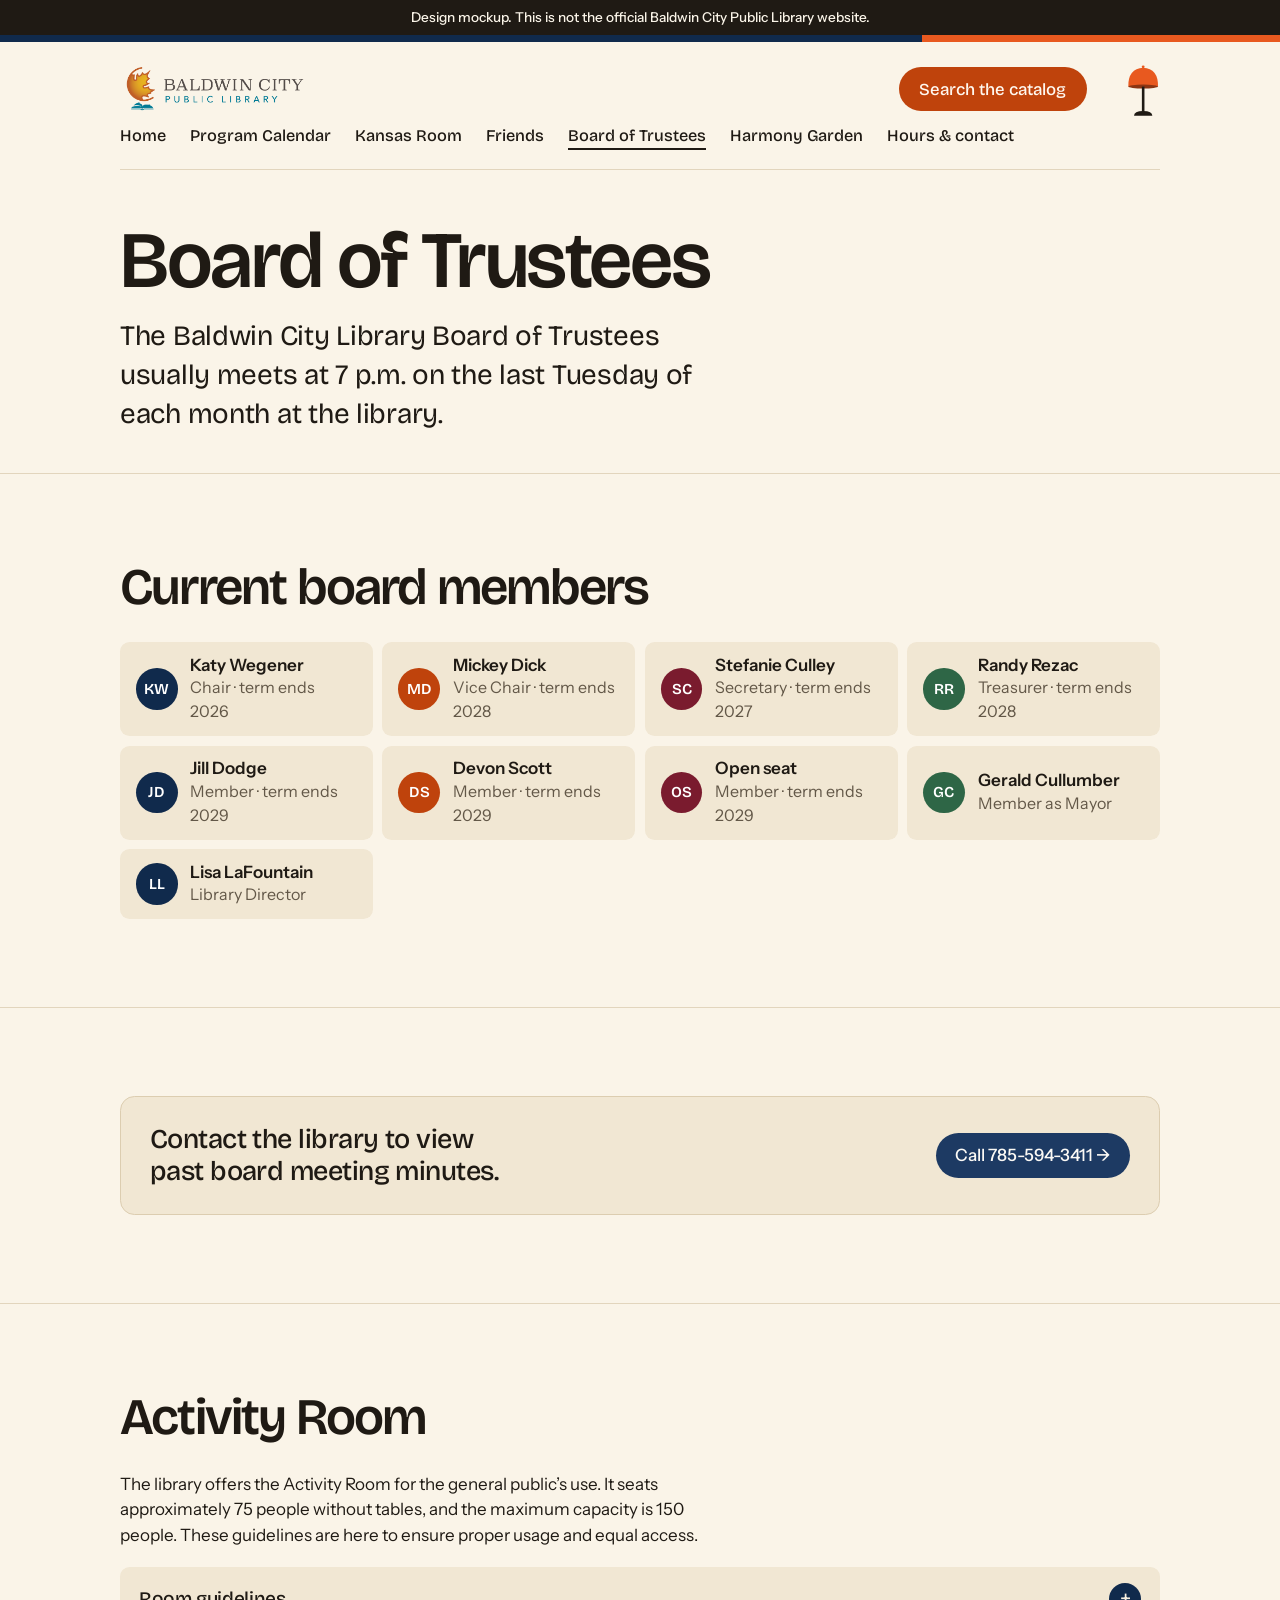
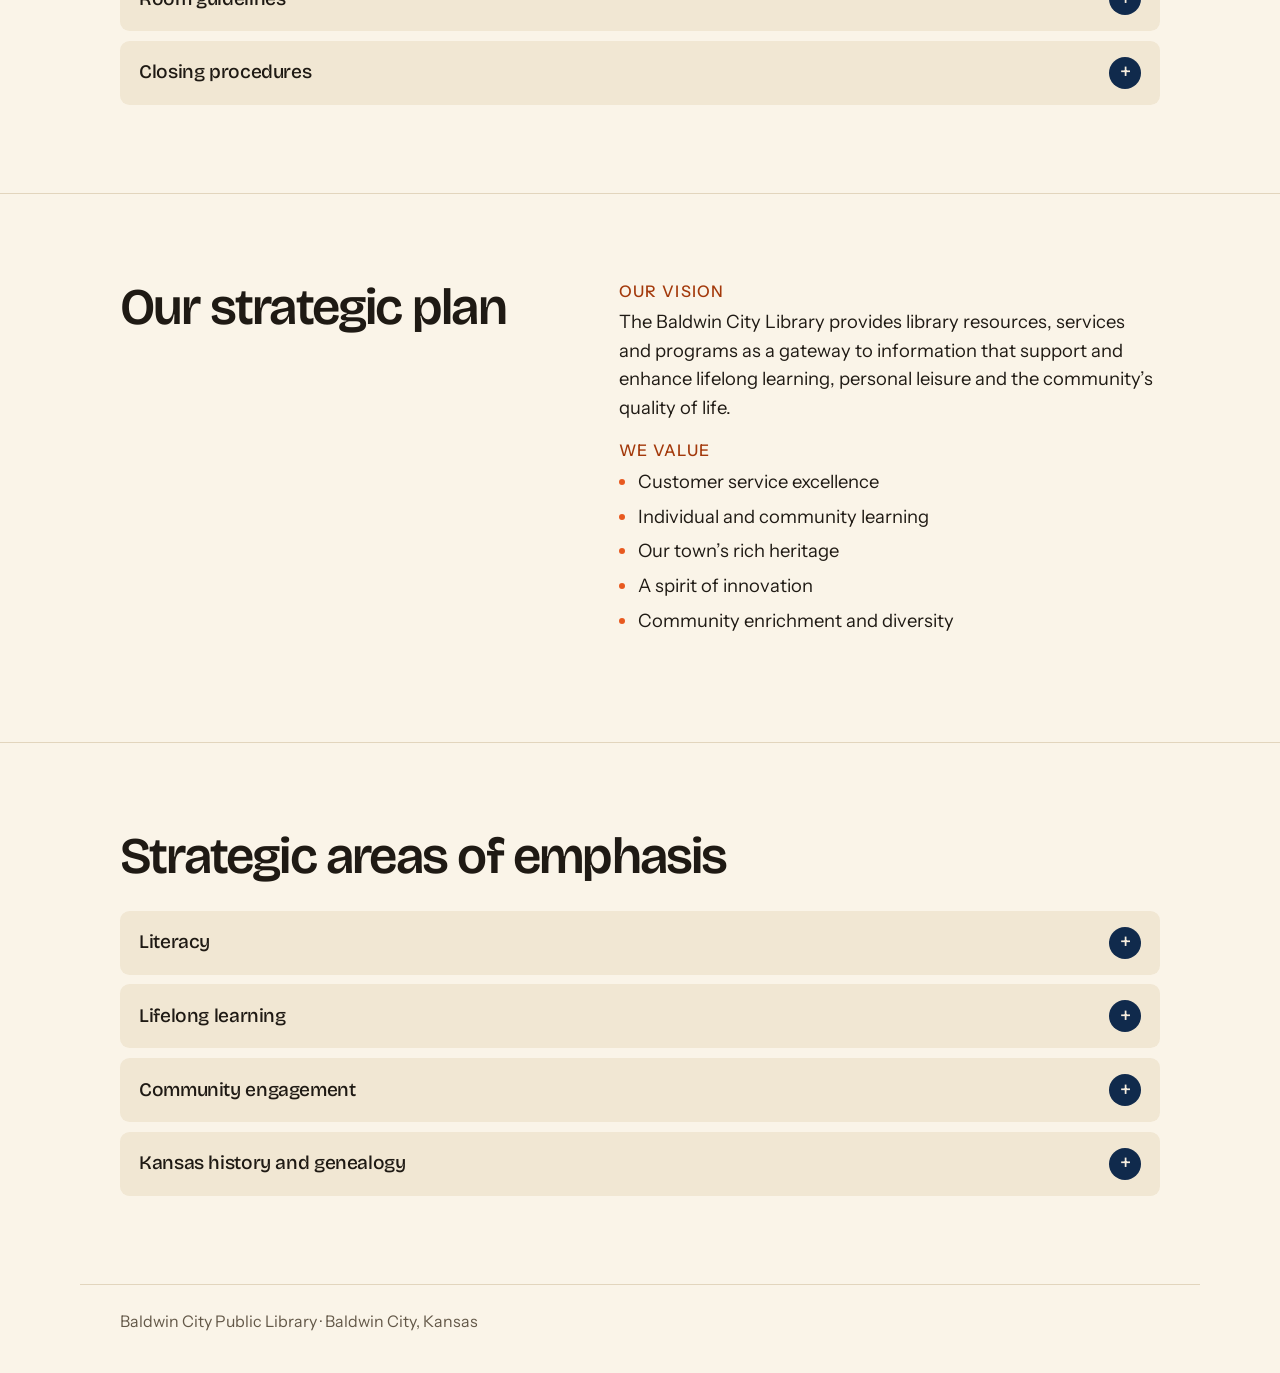
==== commit 61f9a89e: "Redesign pass: cream background, catalog button in header, Borrow buttons with blocky icons, framed " ====
--- a/board.html
+++ b/board.html
@@ -10,16 +10,16 @@
 <link rel="apple-touch-icon" href="img/apple-touch-icon.png">
 <link rel="preconnect" href="https://fonts.googleapis.com">
 <link rel="preconnect" href="https://fonts.gstatic.com" crossorigin>
-<link rel="stylesheet" href="https://fonts.googleapis.com/css2?family=Antonio:wght@500;700&family=Bricolage+Grotesque:opsz,wght@12..96,200..800&family=Instrument+Sans:ital,wght@0,400..700;1,400..700&display=swap">
+<link rel="stylesheet" href="https://fonts.googleapis.com/css2?family=Antonio:wght@500;700&family=Bricolage+Grotesque:opsz,wght@12..96,200..800&family=Patrick+Hand&family=Caveat:wght@500;600&family=Tenor+Sans&family=Poppins:wght@500;600;700&family=Instrument+Sans:ital,wght@0,400..700;1,400..700&display=swap">
 <script>try{if(localStorage.getItem('lamp')==='on')document.documentElement.dataset.theme='dark'}catch(e){}</script>
-<link rel="stylesheet" href="styles.css?v=62">
+<link rel="stylesheet" href="styles.css?v=153">
 </head>
 <body data-page="board">
 <div id="app"></div>
-<script src="js/content.js?v=62"></script>
-<script src="js/store.js?v=62"></script>
-<script src="js/shelf.js?v=62"></script>
-<script src="js/blocks.js?v=62"></script>
+<script src="js/content.js?v=153"></script>
+<script src="js/store.js?v=153"></script>
+<script src="js/shelf.js?v=153"></script>
+<script src="js/blocks.js?v=153"></script>
 <script>
 (function(){
   var slug=document.body.dataset.page||new URLSearchParams(location.search).get('p')||'home';
--- a/styles.css
+++ b/styles.css
@@ -1,9 +1,9 @@
 /* Layout: headline top-left, one flat row of bright spines standing on a single ink line, catalog card and date-due slip beneath it. */
 :root{
   --bg:#FAF4E8; --ink:#1F1A14; --muted:#635848; --rule:#E2D5BD; --accent:#102A4C; --orange:#E8591F; --orange-ink:#A3390B; --indigo:#102A4C; --logo-bg:transparent; color-scheme:light;
-  --card:#F1E7D3; --card-ink:#1F1A14; --card-rule:#DCCDB0; --stamp:#B8352B;
+  --card:#F1E7D3; --frame:#2B4F80; --sticker:#FDFCFA; --card-ink:#1F1A14; --card-rule:#DCCDB0; --stamp:#B8352B;
   --label:#FFFFFF; --label-ink:#1A1917;
-  --display:"Bricolage Grotesque","Helvetica Neue",Helvetica,Arial,sans-serif;
+  --display:"Bricolage Grotesque","Helvetica Neue",Helvetica,Arial,sans-serif; --title:"Bricolage Grotesque","Helvetica Neue",Helvetica,Arial,sans-serif;
   --body:"Instrument Sans","Helvetica Neue",Helvetica,Arial,sans-serif;
   --type:"Instrument Sans","Helvetica Neue",Helvetica,Arial,sans-serif;
   --cond:"Antonio","Arial Narrow","Helvetica Neue",Arial,sans-serif;
@@ -18,15 +18,15 @@
 .nav{display:flex;flex-wrap:wrap;align-items:center;justify-content:space-between;gap:.5rem 1.5rem;padding-block:1.25rem;border-bottom:1px solid var(--rule)}
 .stripe{height:.45rem;background:linear-gradient(90deg,#102A4C 0 72%,var(--orange) 72%)}
 .mark img{display:block;height:clamp(2.5rem,5vw,3.3rem);width:auto;background:var(--logo-bg);border-radius:.4rem}
-.mark{font-family:var(--display);font-weight:600;font-size:1.3rem;letter-spacing:-.02em;text-decoration:none}
-.links{display:flex;flex-wrap:wrap;gap:.25rem 1.5rem;font-size:.95rem;font-weight:500}
+.mark{font-family:var(--display);font-weight:500;font-size:1.3rem;letter-spacing:-.02em;text-decoration:none}
+.links{display:flex;flex-wrap:wrap;gap:.25rem 1.5rem;font-size:1.02rem;font-weight:500}
 .links a{text-decoration:none}
 .links a:hover{text-decoration:underline;text-underline-offset:.3em}
 
 /* hero */
 .hero{overflow-x:clip;padding-block:clamp(2rem,5vw,3.5rem) clamp(2.5rem,6vw,4.5rem)}
-.eyebrow{font-size:.8rem;font-weight:600;text-transform:uppercase;letter-spacing:.12em;color:var(--orange-ink);margin:0 0 .9rem}
-h1{font-family:var(--display);font-weight:600;font-size:clamp(2rem,8.2vw,5rem);line-height:1;letter-spacing:-.03em;margin:0;text-wrap:balance}
+.eyebrow{font-size:.8rem;font-weight:500;text-transform:uppercase;letter-spacing:.12em;color:var(--orange-ink);margin:0 0 .9rem}
+h1{font-family:var(--title);font-weight:600;font-size:clamp(2rem,8.2vw,5rem);line-height:1;letter-spacing:-.03em;margin:0;text-wrap:balance}
 @media (min-width:480px){.hero h1{white-space:nowrap}}
 
 
@@ -34,7 +34,7 @@
 .stage{font-size:clamp(6.4px,1.8vw,17px);margin-top:4em}
 @media (min-width:700px){.stage{font-size:clamp(9px,1.4vw,15px)}}
 .row{display:flex;align-items:flex-end;justify-content:center;gap:.14em}
-.plank{height:.7em;background:var(--orange);border-radius:.35em}
+.plank{height:.7em;background:var(--indigo);border-radius:.35em}
 @keyframes shelve{from{translate:80em 0}}
 
 .slot{flex:none;width:var(--t);height:var(--h);transform-origin:0 100%;
@@ -58,8 +58,9 @@
 .p-cap::before{content:"";width:100%;height:3.4em;margin-top:-1.2em;background:var(--ac)}
 .p-dot::before{content:"";width:58%;aspect-ratio:1;border-radius:50%;background:var(--ac)}
 .st{flex:1;min-height:0;writing-mode:vertical-rl;text-align:center;text-wrap:balance;line-height:1.05;font-size:var(--fs)}
-.serif .st{font-family:var(--display);font-weight:700;letter-spacing:-.02em}
-.cond .st{font-family:var(--cond);font-weight:700;text-transform:uppercase;letter-spacing:.05em}
+/* spine lettering uses the site's two heading fonts: the thin title font on some books, the small-heading font in capitals on the others */
+.serif .st{font-family:var(--display);font-weight:500;letter-spacing:-.01em}
+.cond .st{font-family:var(--display);font-weight:600;text-transform:uppercase;letter-spacing:.04em;font-size:calc(var(--fs) * .8)}
 .lbl{flex:none;width:calc(100% - .6em);padding:.35em 0 .25em;background:var(--label);color:var(--label-ink);border-radius:.25em;
   font-family:var(--body);font-weight:700;font-size:.58em;line-height:1.1;text-align:center}
 
@@ -67,7 +68,7 @@
 .below{display:grid;grid-template-columns:minmax(0,1fr) minmax(0,35rem);gap:2rem 3rem;align-items:start;margin-top:clamp(1.75rem,4vw,3rem)}
 .lede{max-width:27rem}
 .lede p{margin:0 0 1.1rem;font-size:1.15rem;line-height:1.5}
-.lede a{font-weight:600;text-underline-offset:.3em}
+.lede a{font-weight:500;text-underline-offset:.3em}
 .pager{display:flex;align-items:center;gap:.6rem;margin-top:1.6rem;font-size:.9rem;font-weight:500;color:var(--muted);font-variant-numeric:tabular-nums}
 .pager button{font:inherit;color:var(--ink);background:none;border:1.5px solid var(--ink);border-radius:999px;padding:.35rem .9rem;cursor:pointer}
 .pager button:hover{background:var(--orange);border-color:var(--orange);color:#1F1A14}
@@ -81,17 +82,17 @@
 .card{background:var(--card);color:var(--card-ink);border-radius:.75rem;
   padding:1.2rem 1.4rem 1.4rem}
 .card p{margin:0}
-.call{display:inline-block;font-size:.75rem;font-weight:600;letter-spacing:.06em;color:var(--muted);border:1px solid var(--card-rule);border-radius:999px;padding:.15rem .7rem}
-.ti{font-family:var(--display);font-weight:600;font-size:1.6rem;line-height:1.1;letter-spacing:-.025em;text-wrap:balance}
+.call{display:inline-block;font-size:.75rem;font-weight:500;letter-spacing:.06em;color:var(--muted);border:1px solid var(--card-rule);border-radius:999px;padding:.15rem .7rem}
+.ti{font-family:var(--display);font-weight:500;font-size:1.6rem;line-height:1.1;letter-spacing:-.025em;text-wrap:balance}
 .au{margin-top:.3rem;font-weight:500;color:var(--muted)}
 .note{margin-top:.8rem;font-size:1.05rem;line-height:1.5}
-.subj{margin-top:.8rem;font-size:.85rem;color:var(--muted)}
+.subj{margin-top:.8rem;font-size:1rem;color:var(--muted)}
 .card.swap .entry,.card.swap .call{animation:swap .4s ease-out}
 @keyframes swap{from{opacity:.2;translate:0 .4rem}}
 
 .slip{background:var(--card);color:var(--card-ink);padding:.9rem .8rem;text-align:center;border-radius:.75rem}
 .slip h2{font:600 .72rem var(--body);letter-spacing:.12em;color:var(--muted);margin:0 0 .5rem;padding-bottom:.45rem;border-bottom:1px solid var(--card-rule)}
-.stamps{list-style:none;margin:0;padding:0;font-weight:700;font-size:.9rem;color:var(--stamp);font-variant-numeric:tabular-nums}
+.stamps{list-style:none;margin:0;padding:0;font-weight:600;font-size:.9rem;color:var(--stamp);font-variant-numeric:tabular-nums}
 .stamps li{padding:.28rem 0;border-bottom:1px solid var(--card-rule)}
 .stamps li:nth-child(1){opacity:.45}
 .stamps li:nth-child(2){opacity:.65}
@@ -112,9 +113,9 @@
 /* ---------- rest of the homepage ---------- */
 section{scroll-margin-top:1rem}
 .band{padding-block:clamp(2.5rem,6vw,4.5rem);border-top:1px solid var(--rule)}
-h2{font-family:var(--display);font-weight:600;font-size:clamp(1.9rem,4.6vw,3.2rem);line-height:1;letter-spacing:-.035em;margin:0 0 1.2rem;text-wrap:balance}
+h2{font-family:var(--title);font-weight:600;font-size:clamp(1.9rem,4.6vw,3.2rem);line-height:1;letter-spacing:-.035em;margin:0 0 1.2rem;text-wrap:balance}
 h3{font-family:var(--display);font-weight:600;font-size:1.3rem;line-height:1.15;letter-spacing:-.02em;margin:0}
-.kicker{font-size:.8rem;font-weight:600;text-transform:uppercase;letter-spacing:.12em;color:var(--orange-ink);margin:0 0 .8rem}
+.kicker{font-size:.8rem;font-weight:500;text-transform:uppercase;letter-spacing:.12em;color:var(--orange-ink);margin:0 0 .8rem}
 
 .welcome{display:grid;grid-template-columns:minmax(0,5fr) minmax(0,6fr);gap:1.5rem 3rem;align-items:start}
 .welcome p{margin:0 0 1rem;font-size:1.15rem;line-height:1.55;max-width:38rem}
@@ -125,18 +126,18 @@
   background:var(--tb);color:var(--ti);text-decoration:none;transition:translate .3s cubic-bezier(.3,1.4,.4,1)}
 .tile:hover,.tile:focus-visible{translate:0 -.4rem}
 .tile p{margin:.4rem 0 0;font-size:1rem;line-height:1.4}
-.tile .go{font-weight:600;font-size:.9rem}
+.tile .go{font-weight:500;font-size:.9rem}
 
 .notes{display:grid;grid-template-columns:repeat(2,minmax(0,1fr));gap:1rem}
 .note-card{background:var(--card);color:var(--card-ink);border-radius:.75rem;padding:1.3rem 1.4rem 1.4rem}
 .note-card p{margin:.6rem 0 0;line-height:1.5}
-.note-card a{font-weight:600;text-underline-offset:.3em}
-.when{display:inline-block;font-size:.75rem;font-weight:600;letter-spacing:.06em;color:var(--muted);border:1px solid var(--card-rule);border-radius:999px;padding:.15rem .7rem;margin-bottom:.8rem}
+.note-card a{font-weight:500;text-underline-offset:.3em}
+.when{display:inline-block;font-size:.75rem;font-weight:500;letter-spacing:.06em;color:var(--muted);border:1px solid var(--card-rule);border-radius:999px;padding:.15rem .7rem;margin-bottom:.8rem}
 
 .visit{display:grid;grid-template-columns:repeat(3,minmax(0,1fr));gap:2rem 3rem}
 .visit h3{margin-bottom:.8rem}
 .hours{margin:0;display:grid;grid-template-columns:auto 1fr;gap:.45rem 1.5rem;font-variant-numeric:tabular-nums}
-.hours dt{font-weight:600}
+.hours dt{font-weight:500}
 .hours dd{margin:0}
 .visit address{font-style:normal;line-height:1.6}
 .visit ul{list-style:none;margin:0;padding:0;line-height:1.6}
@@ -160,11 +161,11 @@
 .links a[aria-current="page"]{text-decoration:underline;text-decoration-thickness:2px;text-underline-offset:.4em}
 .dcover[hidden]{display:none}
 .banner{background:var(--tb);color:var(--ti);border-radius:.9rem;padding:1.6rem 1.8rem;display:flex;flex-wrap:wrap;align-items:center;justify-content:space-between;gap:1rem 2rem}
-.banner p{margin:0;font-family:var(--display);font-weight:600;font-size:clamp(1.2rem,2.6vw,1.7rem);line-height:1.2;letter-spacing:-.02em;max-width:36rem;text-wrap:balance}
-.btn{background:var(--ti);color:var(--tb);border-radius:999px;padding:.6rem 1.2rem;font-weight:600;text-decoration:none;white-space:nowrap}
+.banner p{margin:0;font-family:var(--display);font-weight:500;font-size:clamp(1.2rem,2.6vw,1.7rem);line-height:1.2;letter-spacing:-.02em;max-width:36rem;text-wrap:balance}
+.btn{background:var(--ti);color:var(--tb);border-radius:999px;padding:.6rem 1.2rem;font-weight:500;text-decoration:none;white-space:nowrap}
 .pic{margin:0}
 .pic img{display:block;max-width:100%;border-radius:.9rem}
-.pic figcaption{margin-top:.6rem;font-size:.9rem;color:var(--muted)}
+.pic figcaption{margin-top:.6rem;font-size:1rem;color:var(--muted)}
 .pic-empty{border:2px dashed var(--rule);border-radius:.9rem;padding:3rem 1rem;text-align:center;color:var(--muted)}
 
 /* ---------- page title banner ---------- */
@@ -177,51 +178,51 @@
 .cal-top{display:flex;flex-wrap:wrap;align-items:end;justify-content:space-between;gap:1rem}
 .cal-month{font-size:clamp(2rem,6vw,3.6rem);margin:0}
 .cal-nav{display:flex;gap:.4rem}
-.cal-nav button{font:500 .9rem var(--body);color:var(--ink);background:none;border:1.5px solid var(--ink);border-radius:999px;padding:.35rem .9rem;cursor:pointer}
+.cal-nav button{font:500 1rem var(--body);color:var(--ink);background:none;border:1.5px solid var(--ink);border-radius:999px;padding:.35rem .9rem;cursor:pointer}
 .cal-nav button:hover{background:var(--orange);border-color:var(--orange);color:#1F1A14}
 .cal-filters{display:flex;flex-wrap:wrap;gap:.5rem;margin:1.3rem 0 1.5rem}
 .pill{font:600 .9rem var(--body);border-radius:999px;padding:.35rem .95rem;border:2px solid var(--c);background:var(--c);color:var(--k);cursor:pointer;transition:translate .25s cubic-bezier(.3,1.4,.4,1)}
 .pill:hover{translate:0 -.15rem}
 .pill[aria-pressed="false"]{background:transparent;color:var(--muted);text-decoration:line-through}
 .cal-grid{display:grid;grid-template-columns:repeat(7,minmax(0,1fr));gap:.4rem}
-.dow{font-size:.8rem;font-weight:600;text-transform:uppercase;letter-spacing:.1em;color:var(--muted);padding:.2rem .5rem}
+.dow{font-size:.8rem;font-weight:500;text-transform:uppercase;letter-spacing:.1em;color:var(--muted);padding:.2rem .5rem}
 .day{appearance:none;border:0;margin:0;text-align:left;font:inherit;color:inherit;background:var(--card);border-radius:.6rem;min-height:9rem;min-width:0;padding:.5rem;
   display:flex;flex-direction:column;gap:.4rem;cursor:pointer}
 .day.we{background:color-mix(in srgb,var(--card) 55%,var(--bg))}
 .day.closed{background:color-mix(in srgb,#B8352B 13%,var(--card))}
 .day.blank{background:none;min-height:0;cursor:default}
 .day.sel{outline:2.5px solid var(--ink);outline-offset:-2.5px}
-.num{font-family:var(--display);font-weight:700;font-size:1.15rem;width:2rem;height:2rem;display:grid;place-items:center;border-radius:50%}
+.num{font-family:var(--display);font-weight:600;font-size:1.15rem;width:2rem;height:2rem;display:grid;place-items:center;border-radius:50%}
 .today .num{background:var(--orange);color:#1F1A14}
 .chips{display:flex;flex-direction:column;gap:.25rem;min-width:0;width:100%}
 /* soft tint with a solid colour bar: the colour says what kind, the text stays dark and readable */
 .chip{display:block;background:color-mix(in srgb,var(--c) 20%,var(--card));color:var(--card-ink);border-left:.3rem solid var(--c);border-radius:.3rem;padding:.25rem .4rem;
   font-size:.85rem;line-height:1.25;overflow-wrap:anywhere}
-.chip b{display:block;font-weight:700;font-size:.78rem}
+.chip b{display:block;font-weight:600;font-size:.78rem}
 
 .cal-day{margin-top:1.5rem;background:var(--card);color:var(--card-ink);border-radius:.9rem;padding:1.4rem;display:grid;grid-template-columns:auto minmax(0,1fr);gap:1.5rem 2rem;align-items:start}
-.cal-date{display:flex;align-items:center;gap:.8rem;font-weight:600;line-height:1.25}
-.cal-date .big{font-family:var(--display);font-weight:600;font-size:clamp(3rem,8vw,5rem);line-height:.85;letter-spacing:-.04em}
+.cal-date{display:flex;align-items:center;gap:.8rem;font-weight:500;line-height:1.25}
+.cal-date .big{font-family:var(--display);font-weight:500;font-size:clamp(3rem,8vw,5rem);line-height:.85;letter-spacing:-.04em}
 .cal-list{list-style:none;margin:0;padding:0;display:grid;gap:.5rem}
 .cal-list li{display:grid;grid-template-columns:9.5rem minmax(0,1fr) auto;gap:.2rem 1rem;align-items:baseline;padding:.7rem .9rem;border-radius:.5rem;border-left:.5rem solid var(--c);
   background:color-mix(in srgb,var(--c) 14%,var(--card));color:var(--card-ink);font-size:1.05rem}
 .cal-list .empty{display:block;border-left-color:var(--rule);background:var(--bg);color:var(--muted)}
-.cal-list .time{font-weight:700;font-variant-numeric:tabular-nums}
-.cal-list .sub{display:block;font-size:.95rem;color:var(--muted)}
-.cal-list .tag{font-size:.78rem;font-weight:600;background:var(--c);color:var(--k);border-radius:999px;padding:.12rem .65rem;white-space:nowrap}
+.cal-list .time{font-weight:600;font-variant-numeric:tabular-nums}
+.cal-list .sub{display:block;font-size:1rem;color:var(--muted)}
+.cal-list .tag{font-size:.78rem;font-weight:500;background:var(--c);color:var(--k);border-radius:999px;padding:.12rem .65rem;white-space:nowrap}
 
 .cal-agenda{display:none;gap:1.6rem}
-.ag-day h3{display:flex;align-items:center;gap:.7rem;margin:0 0 .6rem;font-family:var(--body);font-size:1.05rem;font-weight:600;letter-spacing:0}
-.ag-day h3 .big{font-family:var(--display);font-weight:600;font-size:2.6rem;line-height:.9;letter-spacing:-.04em;min-width:1.2em}
-.ag-day h3 em{font-style:normal;font-size:.75rem;font-weight:600;background:var(--ink);color:var(--bg);border-radius:999px;padding:.1rem .6rem;margin-left:.6rem}
-.ag-past summary{cursor:pointer;font-weight:600;color:var(--muted);padding:.4rem 0}
+.ag-day h3{display:flex;align-items:center;gap:.7rem;margin:0 0 .6rem;font-family:var(--body);font-size:1.05rem;font-weight:500;letter-spacing:0}
+.ag-day h3 .big{font-family:var(--display);font-weight:500;font-size:2.6rem;line-height:.9;letter-spacing:-.04em;min-width:1.2em}
+.ag-day h3 em{font-style:normal;font-size:.75rem;font-weight:500;background:var(--ink);color:var(--bg);border-radius:999px;padding:.1rem .6rem;margin-left:.6rem}
+.ag-past summary{cursor:pointer;font-weight:500;color:var(--muted);padding:.4rem 0}
 .cal-agenda-in{display:grid;gap:1.6rem;margin-top:1rem}
 .empty-month{color:var(--muted)}
 
 /* two views of the same month: a day-by-day list, or the full month grid */
 .cal-tools{display:flex;flex-wrap:wrap;gap:.6rem 1rem;align-items:center}
 .cal-view{display:flex;background:var(--card);border-radius:999px;padding:.2rem}
-.cal-view button{font:600 .9rem var(--body);color:var(--ink);background:none;border:0;border-radius:999px;padding:.35rem .95rem;cursor:pointer}
+.cal-view button{font:600 1rem var(--body);color:var(--ink);background:none;border:0;border-radius:999px;padding:.35rem .95rem;cursor:pointer}
 .cal-view button[aria-pressed="true"]{background:var(--indigo);color:#F7EEDF}
 .view-list .cal-grid,.view-list .cal-day{display:none}
 .view-list .cal-agenda{display:grid}
@@ -274,7 +275,7 @@
 @media (prefers-reduced-motion:reduce){.tiles.bold .leaf{transition:none}}
 
 /* ---------- accessibility ---------- */
-.skip{position:absolute;left:1rem;top:-4rem;z-index:10;background:var(--ink);color:var(--bg);padding:.6rem 1rem;border-radius:.4rem;font-weight:600;text-decoration:none}
+.skip{position:absolute;left:1rem;top:-4rem;z-index:10;background:var(--ink);color:var(--bg);padding:.6rem 1rem;border-radius:.4rem;font-weight:500;text-decoration:none}
 .skip:focus{top:.6rem}
 main:focus{outline:none}
 :focus-visible{outline:3px solid var(--accent);outline-offset:3px}
@@ -294,25 +295,21 @@
 /* ---------- people ---------- */
 .people{list-style:none;margin:0;padding:0;display:grid;grid-template-columns:repeat(auto-fill,minmax(min(100%,14rem),1fr));gap:.6rem}
 .person{background:var(--card);border-radius:.6rem;padding:.8rem 1rem;display:flex;gap:.8rem;align-items:center;min-width:0}
-.ini{flex:none;width:2.6rem;height:2.6rem;border-radius:50%;display:grid;place-items:center;background:var(--c);color:#fff;font-family:var(--display);font-weight:700;font-size:.95rem}
+.ini{flex:none;width:2.6rem;height:2.6rem;border-radius:50%;display:grid;place-items:center;background:var(--c);color:#fff;font-family:var(--display);font-weight:600;font-size:.95rem}
 .person strong{display:block;line-height:1.2}
-.role{display:block;font-size:.9rem;color:var(--muted)}
+.role{display:block;font-size:1rem;color:var(--muted)}
 .people-text p{margin:0 0 1.2rem;max-width:38rem}
-
-/* ---------- scroll-in ---------- */
-.rise{animation:rise .5s cubic-bezier(.2,.7,.2,1) var(--rd,0ms) backwards}
-@keyframes rise{from{opacity:0;translate:0 1.5rem}}
 
 /* ---------- structured text and expandable sections ---------- */
 .prose p{margin:0 0 1rem;font-size:1.1rem;line-height:1.55;max-width:42rem}
 .prose ul{margin:0 0 1.2rem;padding-left:1.2rem;max-width:42rem;line-height:1.5}
 .prose li{margin-bottom:.45rem}
 .prose li::marker{color:var(--orange)}
-.mini{font-family:var(--body);font-size:.85rem;font-weight:600;text-transform:uppercase;letter-spacing:.08em;color:var(--orange-ink);margin:1.2rem 0 .5rem}
+.mini{font-family:var(--body);font-size:1rem;font-weight:500;text-transform:uppercase;letter-spacing:.08em;color:var(--orange-ink);margin:1.2rem 0 .5rem}
 .prose>.mini:first-child{margin-top:0}
 .folds{display:grid;gap:.6rem}
 .fold{background:var(--card);border-radius:.6rem;padding:0 1.2rem}
-.fold summary{display:flex;align-items:center;justify-content:space-between;gap:1rem;padding:1rem 0;cursor:pointer;list-style:none;font-family:var(--display);font-weight:600;font-size:1.2rem;letter-spacing:-.02em}
+.fold summary{display:flex;align-items:center;justify-content:space-between;gap:1rem;padding:1rem 0;cursor:pointer;list-style:none;font-family:var(--display);font-weight:500;font-size:1.2rem;letter-spacing:-.02em}
 .fold summary::-webkit-details-marker{display:none}
 .fold summary::after{content:"+";flex:none;width:2rem;height:2rem;display:grid;place-items:center;border-radius:50%;background:var(--indigo);color:#F7EEDF;font-family:var(--body);font-weight:500;font-size:1.3rem;line-height:1;transition:rotate .3s}
 .fold[open] summary::after{rotate:45deg}
@@ -323,15 +320,14 @@
 .gallery{columns:3 15rem;column-gap:.8rem}
 .gallery figure{margin:0 0 .8rem;break-inside:avoid}
 .gallery img{display:block;width:100%;height:auto;border-radius:.7rem;background:var(--card)}
-.gallery figcaption{margin-top:.4rem;font-size:.9rem;color:var(--muted)}
-
-/* ---------- quote ---------- */
-.quote{margin:0;background:var(--tb);color:var(--ti);border-radius:.9rem;padding:clamp(1.5rem,4vw,2.8rem)}
-.quote .leaf{display:block;width:3.6rem;height:3.6rem;margin-bottom:1.2rem}
-.quote blockquote{margin:0;max-width:46rem}
-.quote p{margin:0 0 1rem;font-size:1.1rem;line-height:1.6}
-.quote p.lead{font-family:var(--display);font-weight:600;font-size:clamp(1.25rem,2.6vw,1.7rem);line-height:1.3;letter-spacing:-.02em}
-.quote figcaption{margin-top:1.4rem;font-weight:600}
+.gallery figcaption{margin-top:.4rem;font-size:1rem;color:var(--muted)}
+
+/* ---------- quote: a magazine pull quote (opening sentence large in the title font), the rest as ordinary text, no box ---------- */
+.quote{margin:0;max-width:46rem}
+.quote blockquote{margin:0}
+.quote p{margin:0 0 1rem;font-size:1.15rem;line-height:1.6;max-width:40rem}
+.quote p.pull{font-family:var(--title);font-size:clamp(1.6rem,3.4vw,2.4rem);line-height:1.25;letter-spacing:-.01em;max-width:none;margin-bottom:1.6rem;text-wrap:pretty}
+.quote figcaption{margin-top:1.4rem;font-weight:500;color:var(--orange-ink)}
 .notes{grid-template-columns:repeat(auto-fit,minmax(min(100%,17rem),1fr))}
 
 /* ---------- tile rows: a 12-part grid so every row fills the width ---------- */
@@ -348,17 +344,17 @@
 }
 
 /* ---------- mockup notice ---------- */
-.mock{margin:0;padding:.45rem 1rem;background:var(--ink);color:var(--bg);font-size:.85rem;font-weight:600;text-align:center}
+.mock{margin:0;padding:.45rem 1rem;background:var(--ink);color:var(--bg);font-size:.85rem;font-weight:500;text-align:center}
 
 /* ---------- the lamp: night colours, only when someone switches it on ---------- */
 :root[data-theme="dark"]{
   --bg:#1B1611; --ink:#F5EEE2; --muted:#B5AA99; --rule:#3B3328; --accent:#9DB7E0; --orange:#F26B33; --orange-ink:#FF9A6B; --indigo:#1F447A; --logo-bg:#F7EEDF;
-  --card:#27201A; --card-ink:#F5EEE2; --card-rule:#40372B; --stamp:#E8705F; color-scheme:dark;
+  --card:#27201A; --frame:#9DB7E0; --sticker:#FDFCFA; --card-ink:#F5EEE2; --card-rule:#40372B; --stamp:#E8705F; color-scheme:dark;
 }
 .nav .mark{order:1}
 .nav .links{order:3;flex:1 1 100%;justify-content:flex-start}
 .lamp-wrap{order:2;margin-left:auto;flex:none;display:flex;align-items:center;gap:.5rem}
-.lamp-hint{font-size:.85rem;font-weight:600;color:var(--orange-ink);white-space:nowrap;animation:nudge 1.2s ease-in-out infinite alternate}
+.lamp-hint{font-size:.85rem;font-weight:500;color:var(--orange-ink);white-space:nowrap;animation:nudge 1.2s ease-in-out infinite alternate}
 .lamp-hint[hidden]{display:none}
 @keyframes nudge{to{translate:.3rem 0}}
 .lamp{flex:none;height:3.4rem;aspect-ratio:120/190;padding:0;border:0;background:none;cursor:pointer;transform-origin:50% 100%;transition:scale .3s cubic-bezier(.3,1.4,.4,1)}
@@ -389,7 +385,7 @@
 
 /* ---------- the "when" line on a notice: plain text under the title, no outlined bubble ---------- */
 .nc-head{display:flex;flex-direction:column}
-.nc-head .when{order:2;display:block;border:0;border-radius:0;padding:0;margin:.3rem 0 0;font-size:.95rem;font-weight:600;letter-spacing:0;color:var(--orange-ink)}
+.nc-head .when{order:2;display:block;border:0;border-radius:0;padding:0;margin:.3rem 0 0;font-size:.95rem;font-weight:500;letter-spacing:0;color:var(--orange-ink)}
 
 /* ---------- calendar without pills: checkboxes for the filters, a colour square + plain text for each kind ---------- */
 .cal-filters{gap:.4rem 1.4rem}
@@ -408,7 +404,7 @@
 .nc-head .when{font-size:1.1rem}
 .nc-body p{font-size:1.2rem;line-height:1.45}
 .nc-more{margin-top:.4rem}
-.nc-more summary{cursor:pointer;font-weight:600;font-size:1.05rem;text-decoration:underline;text-underline-offset:.25em;list-style:none;display:inline-block;padding:.2rem 0}
+.nc-more summary{cursor:pointer;font-weight:500;font-size:1.05rem;text-decoration:underline;text-underline-offset:.25em;list-style:none;display:inline-block;padding:.2rem 0}
 .nc-more summary::-webkit-details-marker{display:none}
 .nc-more[open] summary{margin-bottom:.4rem}
 .nc-more p{font-size:1.1rem;color:var(--card-ink)}
@@ -446,10 +442,10 @@
   .mark img{height:2.6rem}
   .lamp{height:2.8rem}
   .lamp-wrap{order:2;margin-left:auto}
-  .menu-btn{display:inline-flex;order:2;align-items:center;font:600 1rem var(--body);background:var(--ink);color:var(--bg);border:0;border-radius:999px;padding:.6rem 1.2rem;cursor:pointer}
+  .menu-btn{display:inline-flex;order:2;align-items:center;font:500 1rem var(--display);background:var(--ink);color:var(--bg);border:0;border-radius:999px;padding:.6rem 1.2rem;cursor:pointer}
   .nav .links{display:none;order:3;flex:1 1 100%;flex-direction:column;flex-wrap:nowrap;gap:0;margin-top:.4rem}
   .nav.open .links{display:flex}
-  .nav .links a{display:block;padding:.95rem .2rem;font-size:1.2rem;font-weight:600;border-top:1px solid var(--rule)}
+  .nav .links a{display:block;padding:.95rem .2rem;font-size:1.2rem;font-weight:500;border-top:1px solid var(--rule)}
   .links a[aria-current="page"]{text-decoration:none;color:var(--orange-ink)}
 
   /* the whole shelf fits the screen: sized from the screen width, no shelf labels, and the smallest titles bumped up */
@@ -478,7 +474,7 @@
   .cal-tools{width:100%;justify-content:space-between}
   .cal-list li{padding:.8rem .9rem}
   .person{padding:.7rem .9rem}
-  .quote,.cta-box{padding:1.4rem}
+  .cta-box{padding:1.4rem}
   .foot{padding-block:1.2rem 2rem}
 }
 
@@ -491,7 +487,7 @@
   .notes .note-card .nc-body,.notes .note-card.has-art .nc-body{grid-column:1 / -1}
   .nc-head .when{font-size:1rem}
   .nc-more{margin-top:.5rem}
-  .nc-more summary{display:inline-block;list-style:none;cursor:pointer;font-weight:600;font-size:1.05rem;color:var(--ink);text-decoration:underline;text-underline-offset:.25em;padding:.5rem 0}
+  .nc-more summary{display:inline-block;list-style:none;cursor:pointer;font-weight:500;font-size:1.05rem;color:var(--ink);text-decoration:underline;text-underline-offset:.25em;padding:.5rem 0}
   .nc-more summary::-webkit-details-marker{display:none}
   .nc-more[open] summary{display:none}
   .nc-more .nc-extra{margin-top:.2rem;font-size:1.05rem}
@@ -549,3 +545,461 @@
   .spot-photo{min-height:0;aspect-ratio:4 / 3.6}
   .spot-text{padding:1.4rem}
 }
+
+/* ---------- link rows: one plain picture that says what the link is, the name, one line, and where it goes ---------- */
+.tiles.rows{grid-template-columns:minmax(0,1fr);gap:.6rem}
+.tiles.rows .tile{grid-column:1 / -1;display:grid;grid-template-columns:4rem minmax(0,19rem) minmax(0,1fr) auto;align-items:center;gap:.4rem 1.5rem;
+  min-height:0;padding:1.1rem 1.4rem;background:var(--card);color:var(--card-ink);transition:background .2s}
+.tiles.rows .tile:hover,.tiles.rows .tile:focus-visible{translate:none;background:color-mix(in srgb,var(--indigo) 9%,var(--card))}
+.t-icon{display:block;width:4rem;aspect-ratio:1;border-radius:.6rem;background:var(--indigo)}
+.t-icon svg{display:block;width:100%;height:100%;fill:none;stroke:#F7EEDF;stroke-width:8;stroke-linecap:round;stroke-linejoin:round}
+.t-icon svg .fill{fill:#F7EEDF;stroke:none}
+.tiles.rows .tile h3{font-size:1.4rem}
+.tiles.rows .tile p{margin:0;font-size:1.15rem;line-height:1.4;color:var(--card-ink)}
+.tiles.rows .tile .go{white-space:nowrap;font-weight:500;font-size:1.05rem;text-decoration:underline;text-underline-offset:.25em}
+.tiles.rows .tile .go span{display:inline-block;transition:translate .2s}
+.tiles.rows .tile:hover .go span{translate:.25rem 0}
+@media (max-width:900px){
+  .tiles.rows .tile{grid-template-columns:3.4rem minmax(0,1fr);gap:.2rem 1rem;padding:1.1rem}
+  .t-icon{width:3.4rem;grid-row:1 / span 3;align-self:start}
+  .tiles.rows .tile h3,.tiles.rows .tile p,.tiles.rows .tile .go{grid-column:2}
+  .tiles.rows .tile .go{white-space:normal;margin-top:.3rem}
+  .tiles.rows .tile h3{font-size:1.25rem}
+  .tiles.rows .tile p{font-size:1.05rem}
+}
+@media (prefers-reduced-motion:reduce){.tiles.rows .tile,.tiles.rows .tile .go span{transition:none}}
+
+/* ---------- colour blocks: a flat picture of what the link is, in shades of the block's own colour; one part moves on hover ---------- */
+.t-pic{display:block;width:5.6rem;height:5.6rem;margin-bottom:1.1rem;overflow:visible}
+.t-pic .a{fill:var(--ti)}
+.t-pic .b{fill:color-mix(in srgb,var(--tb) 45%,#fff)}
+.t-pic .c{fill:color-mix(in srgb,var(--tb) 55%,#000)}
+.t-pic .t{fill:var(--tb)}
+.t-pic .mv{transform-box:fill-box;transform-origin:50% 50%;transition:rotate .45s cubic-bezier(.3,1.6,.4,1),translate .45s cubic-bezier(.3,1.6,.4,1),scale .45s cubic-bezier(.3,1.6,.4,1)}
+.tile:hover .i-search .mv,.tile:focus-visible .i-search .mv{rotate:-16deg;translate:-3px -3px}
+.tile:hover .i-play .mv,.tile:focus-visible .i-play .mv{scale:1.3}
+.i-magazine .mv{transform-origin:20% 100%}
+.tile:hover .i-magazine .mv,.tile:focus-visible .i-magazine .mv{rotate:12deg}
+.tile:hover .i-book .mv,.tile:focus-visible .i-book .mv{translate:0 10px}
+.tile:hover .i-star .mv,.tile:focus-visible .i-star .mv{rotate:72deg;scale:1.15}
+.tile:hover .i-pin .mv,.tile:focus-visible .i-pin .mv{translate:0 -9px}
+.tile:hover .i-arrow .mv,.tile:focus-visible .i-arrow .mv{translate:7px 0}
+.tiles.bold .tile h3{font-size:1.5rem}
+@media (max-width:760px){.t-pic{width:4.2rem;height:4.2rem;margin-bottom:.8rem}}
+@media (prefers-reduced-motion:reduce){.t-pic .mv{transition:none}}
+
+/* ---------- polaroid snapshots: each link is a taped-up photo with a handwritten caption ---------- */
+.tiles.pola{display:flex;flex-wrap:wrap;justify-content:center;gap:2.2rem 1.6rem;padding-top:1.2rem}
+.tiles.pola .tile{position:relative;flex:0 1 13.5rem;min-width:9.5rem;min-height:0;display:block;grid-column:auto;background:#FDF9EF;color:#1F1A14;
+  padding:.75rem .75rem 1.1rem;border-radius:.2rem;box-shadow:0 .4rem 0 rgba(31,26,20,.13);rotate:var(--r,0deg);
+  transition:rotate .35s cubic-bezier(.3,1.5,.4,1),translate .35s cubic-bezier(.3,1.5,.4,1)}
+.tiles.pola .tile:nth-child(5n+1){--r:-2.6deg}
+.tiles.pola .tile:nth-child(5n+2){--r:1.8deg}
+.tiles.pola .tile:nth-child(5n+3){--r:-1.2deg}
+.tiles.pola .tile:nth-child(5n+4){--r:2.5deg}
+.tiles.pola .tile:nth-child(5n+5){--r:-1.9deg}
+.tiles.pola .tile:hover,.tiles.pola .tile:focus-visible{rotate:0deg;translate:0 -.45rem}
+.tiles.pola .photo{display:grid;place-items:center;aspect-ratio:1;background:var(--tb)}
+.tiles.pola .t-pic{width:58%;height:auto;aspect-ratio:1;margin:0}
+.tiles.pola .tape{position:absolute;top:-.75rem;left:50%;width:4.4rem;height:1.5rem;translate:-50% 0;rotate:-4deg;background:rgba(232,89,31,.42)}
+.tiles.pola .tile:nth-child(even) .tape{rotate:5deg;background:rgba(16,42,76,.32)}
+.tiles.pola .cap{display:block;text-align:center;padding:.7rem .2rem 0}
+.hand{display:block;font-family:"Patrick Hand","Comic Sans MS","Bradley Hand",cursive;font-weight:400;font-size:1.65rem;line-height:1.1}
+.tiles.pola .sub{display:block;margin-top:.35rem;font-size:.98rem;line-height:1.35;color:#5A4F40}
+@media (max-width:560px){
+  .tiles.pola{gap:1.8rem 1rem}
+  .tiles.pola .tile{flex-basis:calc(50% - .5rem);padding:.55rem .55rem .9rem}
+  .hand{font-size:1.4rem}
+  .tiles.pola .sub{font-size:.92rem}
+}
+@media (prefers-reduced-motion:reduce){.tiles.pola .tile{transition:none}}
+
+/* ---------- tall colour panels, shoulder to shoulder: name and a line on top, a picture of the thing, an arrow at the foot ---------- */
+.tiles.panels{display:grid;grid-template-columns:repeat(auto-fit,minmax(11rem,1fr));gap:0;border-radius:.9rem;overflow:hidden}
+.tiles.panels .tile{grid-column:auto;border-radius:0;min-height:24rem;padding:1.4rem 1.3rem 1.2rem;display:flex;flex-direction:column;justify-content:flex-start;gap:0;
+  background:var(--tb);color:var(--ti);transition:none}
+.tiles.panels .tile:hover,.tiles.panels .tile:focus-visible{translate:none}
+.tiles.panels .tile:focus-visible{outline-offset:-4px}
+.p-head h3{font-size:1.45rem;line-height:1.1}
+.p-text{display:block;margin-top:.5rem;font-size:1rem;line-height:1.4}
+.tiles.panels .t-pic{width:min(70%,8rem);height:auto;aspect-ratio:1;margin:auto;padding-block:.6rem;transition:scale .4s cubic-bezier(.3,1.5,.4,1)}
+.tiles.panels .tile:hover .t-pic,.tiles.panels .tile:focus-visible .t-pic{scale:1.08}
+.p-go{display:flex;align-items:center;gap:.6rem;font-weight:500;font-size:.98rem}
+.p-arrow{display:inline-block;font-size:1.3rem;line-height:1;transition:translate .25s}
+.tiles.panels .tile:hover .p-arrow,.tiles.panels .tile:focus-visible .p-arrow{translate:.35rem 0}
+@media (max-width:900px){
+  .tiles.panels{grid-template-columns:minmax(0,1fr)}
+  .tiles.panels .tile{min-height:0;display:grid;grid-template-columns:minmax(0,1fr) 5.5rem;grid-template-areas:"head pic" "go pic";gap:.8rem 1rem;align-items:center;padding:1.2rem}
+  .p-head{grid-area:head}
+  .p-go{grid-area:go}
+  .tiles.panels .t-pic{grid-area:pic;width:5.5rem;margin:0;padding:0}
+}
+@media (prefers-reduced-motion:reduce){.tiles.panels .t-pic,.p-arrow{transition:none}}
+
+/* ---------- panels, second pass: separate flat panels with bigger, more playful drawings ---------- */
+.tiles.panels{gap:.6rem;border-radius:0;overflow:visible}
+.tiles.panels .tile{border-radius:.35rem;min-height:26rem;padding:1.5rem 1.3rem 1.2rem}
+.tiles.panels .t-pic{width:min(86%,10.5rem);padding-block:.4rem}
+.tiles.panels .tile:hover .t-pic,.tiles.panels .tile:focus-visible .t-pic{scale:1.06;rotate:-3deg}
+.tiles.panels .t-pic{transition:scale .4s cubic-bezier(.3,1.5,.4,1),rotate .4s cubic-bezier(.3,1.5,.4,1)}
+.tile:hover .i-search .mv,.tile:focus-visible .i-search .mv{rotate:-14deg;translate:-3px -3px}
+.tile:hover .i-play .mv,.tile:focus-visible .i-play .mv{scale:1.35}
+.i-magazine .mv{transform-origin:50% 100%}
+.tile:hover .i-magazine .mv,.tile:focus-visible .i-magazine .mv{rotate:-9deg}
+.tile:hover .i-book .mv,.tile:focus-visible .i-book .mv{translate:0 -9px;rotate:-5deg}
+.tile:hover .i-star .mv,.tile:focus-visible .i-star .mv{scale:1.18;rotate:0deg}
+.tile:hover .i-pin .mv,.tile:focus-visible .i-pin .mv{translate:0 -10px}
+@media (max-width:900px){
+  .tiles.panels{gap:.5rem}
+  .tiles.panels .tile{min-height:0;grid-template-columns:minmax(0,1fr) 6.5rem}
+  .tiles.panels .t-pic{width:6.5rem}
+}
+
+/* ---------- crafty, soothing version: a patterned paper frame (stripes, gingham, dots) around a cream card with a scalloped sticker ---------- */
+.tiles.panels{gap:.9rem}
+.tiles.panels .tile{padding:.75rem;border-radius:.5rem;min-height:25rem;background-color:var(--tb);color:#3A1420}
+.tiles.panels .tile.pat-0{background-image:repeating-linear-gradient(90deg,rgba(255,255,255,.42) 0 .7rem,transparent .7rem 1.4rem)}
+.tiles.panels .tile.pat-1{background-image:linear-gradient(90deg,rgba(255,255,255,.38) 50%,transparent 50%),linear-gradient(rgba(255,255,255,.38) 50%,transparent 50%);background-size:1.5rem 1.5rem}
+.tiles.panels .tile.pat-2{background-image:radial-gradient(circle,rgba(255,255,255,.6) 24%,transparent 26%);background-size:1.2rem 1.2rem}
+.p-card{flex:1;display:flex;flex-direction:column;background:#FCF6EA;border-radius:.35rem;padding:1.2rem 1.1rem 1rem;min-height:0;
+  transition:rotate .4s cubic-bezier(.3,1.5,.4,1),translate .4s cubic-bezier(.3,1.5,.4,1)}
+.tiles.panels .tile:hover .p-card,.tiles.panels .tile:focus-visible .p-card{rotate:-1.6deg;translate:0 -.25rem}
+.tiles.panels .tile:nth-child(even):hover .p-card,.tiles.panels .tile:nth-child(even):focus-visible .p-card{rotate:1.6deg}
+.p-card .p-head h3{font-size:1.4rem;color:#3A1420}
+.p-card .p-text{color:#5A3A40}
+.scallop{fill:var(--tb)}
+.tiles.panels .t-pic{width:min(92%,10.5rem);padding-block:.5rem;rotate:none}
+.tiles.panels .tile:hover .t-pic,.tiles.panels .tile:focus-visible .t-pic{scale:1.04;rotate:none}
+.p-card .p-go{justify-content:space-between;color:#78273B;border-top:2px dashed color-mix(in srgb,var(--tb) 70%,#78273B);padding-top:.75rem}
+@media (max-width:900px){
+  .tiles.panels .tile{min-height:0;display:block;padding:.6rem}
+  .p-card{display:grid;grid-template-columns:minmax(0,1fr) 6.5rem;grid-template-areas:"head pic" "go go";gap:.8rem 1rem;align-items:center;padding:1rem}
+  .p-card .p-head{grid-area:head}
+  .p-card .p-go{grid-area:go}
+  .tiles.panels .t-pic{grid-area:pic;width:6.5rem;margin:0;padding:0}
+}
+@media (prefers-reduced-motion:reduce){.p-card{transition:none}}
+
+/* ---------- paper cards, third pass: the pattern is the card (two colours, no white wash); a cream scalloped sticker and a cream name tag sit on it ---------- */
+.tiles.panels .tile{padding:1.1rem .9rem .9rem;min-height:18.5rem;justify-content:space-between;align-items:stretch}
+.tiles.panels .tile.pat-0{background-image:repeating-linear-gradient(90deg,var(--p2) 0 .55rem,transparent .55rem 1.5rem)}
+.tiles.panels .tile.pat-1{background-image:linear-gradient(90deg,color-mix(in oklch,var(--p2) 55%,transparent) 50%,transparent 50%),linear-gradient(color-mix(in oklch,var(--p2) 55%,transparent) 50%,transparent 50%);background-size:1.6rem 1.6rem}
+.tiles.panels .tile.pat-2{background-image:radial-gradient(circle,var(--p2) 22%,transparent 24%);background-size:1.3rem 1.3rem}
+.tiles.panels .scallop{fill:#FCF6EA}
+.tiles.panels .t-pic{width:min(88%,10rem);margin:0 auto;padding:0;transition:rotate .4s cubic-bezier(.3,1.5,.4,1),scale .4s cubic-bezier(.3,1.5,.4,1)}
+.tiles.panels .tile:hover .t-pic,.tiles.panels .tile:focus-visible .t-pic{rotate:-6deg;scale:1.05}
+.tiles.panels .tile:nth-child(even):hover .t-pic,.tiles.panels .tile:nth-child(even):focus-visible .t-pic{rotate:6deg}
+.p-tag{display:flex;align-items:center;justify-content:space-between;gap:.6rem;background:#FCF6EA;color:#1F1A14;border-radius:.4rem;padding:.75rem .85rem;margin-top:1rem}
+.p-tag h3{font-size:1.2rem;line-height:1.15;color:#1F1A14}
+.p-tag .p-arrow{flex:none;color:#102A4C;font-size:1.3rem}
+@media (max-width:900px){
+  .tiles.panels{grid-template-columns:repeat(2,minmax(0,1fr));gap:.6rem}
+  .tiles.panels .tile{display:flex;min-height:13.5rem;padding:.9rem .7rem .7rem;grid-template-columns:none;grid-template-areas:none}
+  .tiles.panels .tile:last-child:nth-child(odd){grid-column:1 / -1;flex-direction:row;align-items:center;min-height:0;gap:.9rem}
+  .tiles.panels .tile:last-child:nth-child(odd) .t-pic{width:6rem;margin:0}
+  .tiles.panels .tile:last-child:nth-child(odd) .p-tag{flex:1;margin-top:0}
+  .tiles.panels .t-pic{width:min(80%,7.5rem)}
+  .p-tag{padding:.6rem .65rem}
+  .p-tag h3{font-size:1.05rem}
+}
+
+/* paper cards: the one-line description is back, under the heading on the name tag; brighter colours get a same-hue deeper second tone */
+.tiles.panels .tile{min-height:21rem}
+.tiles.panels{--mix:#5A1030}
+.p-tag{align-items:flex-start}
+.p-words{display:block;min-width:0}
+.p-tag .p-text{display:block;margin-top:.3rem;font-size:.95rem;line-height:1.35;color:#4A4236}
+.p-tag .p-arrow{align-self:center}
+@media (max-width:900px){
+  .tiles.panels .tile{min-height:0}
+  .p-tag .p-text{font-size:.9rem}
+}
+
+/* name tag: words use the full width, the arrow sits underneath on the right */
+.p-tag{flex-direction:column;align-items:stretch;gap:.35rem}
+.p-tag .p-arrow{align-self:flex-end;line-height:1}
+@media (max-width:900px){
+  .tiles.panels .tile:last-child:nth-child(odd) .p-tag{flex-direction:row;align-items:center}
+  .tiles.panels .tile:last-child:nth-child(odd) .p-tag .p-arrow{align-self:center}
+}
+
+/* a card may name its own pattern colour (pink with maroon checks); otherwise the pattern is a deeper shade of the card colour */
+.tiles.panels .tile{--pp:var(--p2,color-mix(in oklch,var(--tb) 78%,#5A1030))}
+/* one pattern for every card (a fine gingham, tone on tone); only the colour changes, so the row reads as one set */
+.tiles.panels .tile.pat-0,.tiles.panels .tile.pat-1,.tiles.panels .tile.pat-2{background-image:linear-gradient(90deg,color-mix(in oklch,var(--pp) 36%,transparent) 50%,transparent 50%),linear-gradient(color-mix(in oklch,var(--pp) 36%,transparent) 50%,transparent 50%);background-size:.64rem .64rem}
+
+/* paper cards are all the same size: the sticker is fixed, the name tag fills the rest, and on narrower screens the cards wrap and stay centred instead of changing shape */
+.tiles.panels{display:flex;flex-wrap:wrap;justify-content:center;gap:.8rem}
+.tiles.panels .tile,.tiles.panels .tile:last-child:nth-child(odd){flex:0 0 calc((100% - 3.2rem) / 5);grid-column:auto;display:flex;flex-direction:column;align-items:stretch;min-height:21rem;gap:0}
+.tiles.panels .t-pic,.tiles.panels .tile:last-child:nth-child(odd) .t-pic{flex:none;width:min(88%,10rem);margin:0 auto}
+.tiles.panels .p-tag,.tiles.panels .tile:last-child:nth-child(odd) .p-tag{flex:1;margin-top:1rem;flex-direction:column;align-items:stretch}
+.p-tag .p-arrow,.tiles.panels .tile:last-child:nth-child(odd) .p-tag .p-arrow{margin-top:auto;align-self:flex-end}
+@media (max-width:1000px){
+  .tiles.panels{gap:.6rem}
+  .tiles.panels .tile,.tiles.panels .tile:last-child:nth-child(odd){flex-basis:calc((100% - 1.2rem) / 3);min-height:18rem}
+  .tiles.panels .t-pic,.tiles.panels .tile:last-child:nth-child(odd) .t-pic{width:min(80%,8rem)}
+}
+@media (max-width:620px){
+  .tiles.panels .tile,.tiles.panels .tile:last-child:nth-child(odd){flex-basis:calc((100% - .6rem) / 2);min-height:16rem}
+}
+
+/* the scalloped sticker keeps a slightly uneven, hand-cut edge */
+.tiles.panels .scallop{filter:url(#crafty)}
+.credit a{color:inherit}
+
+/* name tags hug their words: no forced card height, so there is no blank band inside the text box; tags in a row still match each other */
+.tiles.panels .tile,.tiles.panels .tile:last-child:nth-child(odd){min-height:0;padding:1rem .8rem .8rem}
+.tiles.panels .p-tag,.tiles.panels .tile:last-child:nth-child(odd) .p-tag{margin-top:.9rem;padding:.8rem .9rem .6rem;gap:.15rem}
+.p-tag h3{font-size:1.25rem}
+.p-tag .p-text{margin-top:.25rem}
+.p-tag .p-arrow,.tiles.panels .tile:last-child:nth-child(odd) .p-tag .p-arrow{margin-top:.1rem}
+@media (max-width:1000px){.tiles.panels .tile,.tiles.panels .tile:last-child:nth-child(odd){min-height:0}}
+@media (max-width:620px){.tiles.panels .tile,.tiles.panels .tile:last-child:nth-child(odd){min-height:0}.p-tag h3{font-size:1.08rem}}
+
+.t-sticker{display:block;flex:none;width:min(8.6rem,78%);height:auto;aspect-ratio:1;margin:.7rem auto .5rem;overflow:visible}
+/* paper cards: square corners, the gingham is a border all round, and inside it a plain panel holds the framed sticker picture and the words; the words sit on a band along the bottom in the same quiet panel colour on every card with the arrow beside the words instead of on its own line; the pattern is the same height on every card so the bands line up (no arrow on phones, where the words need the width) */
+.tiles.panels .tile,.tiles.panels .tile:last-child:nth-child(odd){padding:.8rem;border-radius:0;overflow:hidden;justify-content:flex-start;box-shadow:none}
+/* no arrow inside the bordered cards: the words need the full width, and the whole card is the link (the heading underlines on hover) */
+.tiles.panels .p-tag .p-arrow{display:none}
+.tiles.panels .tile:hover h3,.tiles.panels .tile:focus-visible h3{text-decoration:underline;text-underline-offset:.2em;text-decoration-thickness:1px}
+.p-in{flex:1;display:flex;flex-direction:column;justify-content:center;background:color-mix(in oklch,var(--tb) 13%,var(--bg));padding-bottom:.2rem}
+.tiles.panels .p-tag,.tiles.panels .tile:last-child:nth-child(odd) .p-tag{margin-top:0;border-radius:0;background:none;color:var(--card-ink);padding:0 .7rem .8rem;text-align:center;flex:none;flex-direction:row;align-items:center;gap:.6rem}
+.tiles.panels .p-tag .p-words{flex:1}
+.tiles.panels .p-tag h3{color:var(--card-ink)}
+.tiles.panels .p-tag .p-text{color:var(--muted)}
+.tiles.panels .p-tag .p-arrow,.tiles.panels .tile:last-child:nth-child(odd) .p-tag .p-arrow{margin-top:0;align-self:center;color:var(--accent)}
+@media (max-width:620px){
+  .tiles.panels .tile,.tiles.panels .tile:last-child:nth-child(odd){padding:.7rem}
+  .t-sticker{width:min(6.6rem,74%);margin:.6rem auto .4rem}
+  .tiles.panels .p-tag,.tiles.panels .tile:last-child:nth-child(odd) .p-tag{padding:0 .5rem .7rem}
+  .tiles.panels .p-tag .p-arrow{display:none}
+}
+
+/* notices and notes sit on a lighter panel with a fine edge; the little drawings stay small */
+.note-card{border:1px solid var(--card-rule)}
+.notes .note-card.has-art{grid-template-columns:4rem minmax(0,20rem) minmax(0,1fr)}
+.notes .art{width:4rem;border-radius:.5rem}
+@media (max-width:800px){.notes .note-card.has-art{grid-template-columns:3.4rem minmax(0,1fr)}.notes .art{width:3.4rem}}
+
+/* lighter emphasis everywhere: headings and bold text are medium weight, not heavy */
+strong,b{font-weight:600}
+
+/* notice drawings are loose hand-drawn pictures straight on the panel: no coloured tile behind them, slightly wobbly edges */
+.notes .art{background:none!important;border-radius:0;overflow:visible}
+.notes .art svg{overflow:visible}
+.notes .note-card.has-art{grid-template-columns:5.6rem minmax(0,20rem) minmax(0,1fr)}
+.notes .art{width:5.6rem}
+@media (max-width:800px){.notes .note-card.has-art{grid-template-columns:4.4rem minmax(0,1fr)}.notes .art{width:4.4rem}}
+
+/* ---------- magazine touches ---------- */
+/* the paragraph that opens a page is larger and in the title font */
+.opener,.welcome .prose>p.opener{font-family:var(--title);font-size:clamp(1.35rem,2.5vw,1.75rem);line-height:1.4;max-width:36rem;text-wrap:pretty}
+/* the menu uses the same font as the small headings */
+.nav .links a{font-family:var(--display);font-weight:500;letter-spacing:0}
+
+/* ---------- link list (the default): plain, useful buttons. The first link is the main action (a full-width deep-orange button; navy read as medical); the rest are equal lighter buttons in one row beneath it. Every button is picture on the left, words on the right, so nothing is left empty; on phones they simply stack ---------- */
+.tiles.plain{display:grid;grid-template-columns:repeat(4,minmax(0,1fr));gap:.8rem}
+@media (max-width:1000px){.tiles.plain{grid-template-columns:repeat(2,minmax(0,1fr))}}
+.tiles.plain .tile,.tiles.plain .tile:last-child:nth-child(odd){grid-column:auto;display:grid;grid-template-columns:3.4rem minmax(0,1fr);align-items:center;gap:1rem;min-height:0;padding:1.1rem 1.2rem;border-radius:.75rem;background:var(--card);border:1px solid var(--card-rule);color:var(--card-ink);text-align:left;text-decoration:none;transition:background-color .15s,border-color .15s}
+.tiles.plain .tile:hover,.tiles.plain .tile:focus-visible{translate:none;border-color:var(--frame)}
+.tiles.plain .t-sticker{width:3.4rem;height:3.4rem;margin:0;aspect-ratio:auto}
+.pl-words{display:block}
+.tiles.plain h3{font-size:1.2rem;line-height:1.25}
+.pl-text{display:block;margin-top:.25rem;font-size:1.05rem;line-height:1.4;color:var(--muted)}
+.pl-go{display:none}
+.tiles.plain.lead .tile:first-child{grid-column:1 / -1;grid-template-columns:4.2rem minmax(0,1fr) auto;gap:1.3rem;padding:1.3rem 1.6rem;background:#BF430C;border-color:#BF430C;color:#FFF8F0;--frame:#FFF8F0}
+.tiles.plain.lead .tile:first-child .t-sticker{width:4.2rem;height:4.2rem}
+.tiles.plain.lead .tile:first-child h3{font-size:1.6rem;color:#FFF8F0}
+.tiles.plain.lead .tile:first-child .pl-text{font-size:1.15rem;color:#FFE9DA}
+.tiles.plain.lead .tile:first-child .pl-go{display:block;font-size:1.7rem;line-height:1;transition:translate .2s}
+.tiles.plain.lead .tile:first-child:hover,.tiles.plain.lead .tile:first-child:focus-visible{background:#A83A0A;border-color:#A83A0A}
+.tiles.plain.lead .tile:first-child:hover .pl-go,.tiles.plain.lead .tile:first-child:focus-visible .pl-go{translate:.35rem 0}
+@media (max-width:760px){
+  .tiles.plain{grid-template-columns:minmax(0,1fr);gap:.6rem}
+  .tiles.plain.lead .tile:first-child{grid-template-columns:3.6rem minmax(0,1fr);gap:1rem;padding:1.1rem 1.2rem}
+  .tiles.plain.lead .tile:first-child .t-sticker{width:3.6rem;height:3.6rem}
+  .tiles.plain.lead .tile:first-child h3{font-size:1.4rem}
+  .tiles.plain.lead .tile:first-child .pl-go{display:none}
+  .tiles.plain h3{font-size:1.25rem}
+  .pl-text{font-size:1.1rem}
+}
+/* the link buttons are one orange family: the main button is deep orange with the section's only picture; the four smaller ones are a pale tint of the same orange with an orange arrow, and carry no pictures (ten on one page was too many, none was too plain) */
+.tiles.plain .t-sticker{display:none}
+.tiles.plain .tile,.tiles.plain .tile:last-child:nth-child(odd){grid-template-columns:minmax(0,1fr) auto;align-items:start;gap:.8rem;background:#FBE5D6;border-color:#F3D3BE;padding:1.2rem 1.3rem 1.3rem}
+.tiles.plain .tile:hover,.tiles.plain .tile:focus-visible{border-color:#BF430C}
+.tiles.plain .pl-text{color:#5A4636}
+.tiles.plain .pl-go{display:block;font-size:1.3rem;line-height:1.25;color:#BF430C;transition:translate .2s}
+.tiles.plain .tile:hover .pl-go,.tiles.plain .tile:focus-visible .pl-go{translate:.25rem 0}
+.tiles.plain.lead .tile:first-child{grid-template-columns:5rem minmax(0,1fr) auto;align-items:center;gap:1.4rem;padding:1.4rem 1.7rem;background:#BF430C;border-color:#BF430C}
+.tiles.plain.lead .tile:first-child .t-sticker{display:block;width:5rem;height:5rem}
+.tiles.plain.lead .tile:first-child h3{font-size:1.75rem}
+.tiles.plain.lead .tile:first-child .pl-text{color:#FFE9DA}
+.tiles.plain.lead .tile:first-child .pl-go{color:inherit;font-size:1.8rem;line-height:1}
+:root[data-theme="dark"] .tiles.plain .tile,:root[data-theme="dark"] .tiles.plain.few .tile{background:#3A2619;border-color:#573A27}
+:root[data-theme="dark"] .tiles.plain .tile .pl-text,:root[data-theme="dark"] .tiles.plain.few .tile .pl-text{color:#E3CDBD}
+:root[data-theme="dark"] .tiles.plain .tile .pl-go,:root[data-theme="dark"] .tiles.plain.few .tile .pl-go{color:#FF9A6B}
+@media (max-width:760px){
+  .tiles.plain.lead .tile:first-child{grid-template-columns:3.8rem minmax(0,1fr);gap:1rem;padding:1.1rem 1.2rem}
+  .tiles.plain.lead .tile:first-child .t-sticker{width:3.8rem;height:3.8rem}
+  .tiles.plain.lead .tile:first-child h3{font-size:1.45rem}
+  .tiles.plain.lead .tile:first-child .pl-go{display:none}
+}
+/* a short list (three links or fewer) has no main button: the links are equal buttons side by side */
+.tiles.plain.few{grid-template-columns:repeat(var(--n,2),minmax(0,1fr))}
+.tiles.plain.few h3{font-size:1.35rem}
+.tiles.plain.few .pl-text{font-size:1.1rem}
+@media (max-width:760px){.tiles.plain.few{grid-template-columns:minmax(0,1fr)}}
+@media (prefers-reduced-motion:reduce){.tiles.plain .tile,.pl-go{transition:none}}
+
+/* ---------- colour blocks (the original Borrow from anywhere), with a sticker picture where the leaf used to be and a plain arrow at the foot ---------- */
+.tiles.bold .tile{--pp:var(--tb)}
+.tiles.bold .t-sticker{width:4.8rem;height:4.8rem;margin:0 0 1rem;aspect-ratio:auto}
+.tiles.bold .tile h3{font-size:1.35rem}
+.tiles.bold .tile .go{font-size:1.3rem;line-height:1}
+@media (max-width:760px){.tiles.bold .t-sticker{width:3.6rem;height:3.6rem;margin-bottom:.7rem}}
+
+/* ---------- colour: one page background everywhere (tinted section bands looked random and were removed). Two brand colours (navy, orange) and one supporting green; sticker frames take turns between them ---------- */
+.tiles.plain .tile:nth-child(3n+2){--frame:#2B4F80}
+.tiles.plain .tile:nth-child(3n){--frame:#3F8358}
+.tiles.plain .tile:nth-child(3n+1):not(:first-child){--frame:#E8591F}
+
+/* ---------- catalog button in the header: the main reason people visit, on every page, before any scrolling ---------- */
+.cat-btn{order:2;margin-left:auto;flex:none;display:inline-flex;align-items:center;background:#BF430C;color:#FFF8F0;font:500 1.05rem var(--display);padding:.7rem 1.3rem;border-radius:999px;text-decoration:none}
+.cat-btn:hover,.cat-btn:focus-visible{background:#A83A0A}
+.nav .lamp-wrap{margin-left:.9rem}
+@media (max-width:760px){
+  .nav .lamp-wrap{margin-left:auto}
+  .cat-btn{order:4;flex:1 1 100%;justify-content:center;margin:0;padding:.85rem 1rem;border-radius:.75rem;font-size:1.15rem}
+}
+
+/* ---------- notices beyond the first three: hidden on phones only, behind a button under the list ---------- */
+.more-btn{display:none}
+@media (max-width:760px){
+  .notes:not(.all) .nc-x{display:none}
+  .more-btn{display:inline-block;margin-top:.7rem;cursor:pointer;font:500 1.1rem var(--display);color:var(--ink);padding:.8rem 1.3rem;border:1px solid var(--card-rule);border-radius:999px;background:var(--card)}
+}
+
+/* ---------- story box (Who was...?): the same light panel as the other boxes, not a navy block ---------- */
+.spot{background:var(--card);color:var(--card-ink);border:1px solid var(--card-rule)}
+
+/* ---------- small print: footer and fine print are at least 16px ---------- */
+.foot,.foot a,.visit .small{font-size:1rem}
+
+/* ---------- month view and list labels: larger lettering (was 12 to 14px) ---------- */
+.dow{font-size:.9rem}
+/* only where the month grid shows words; on narrower screens the events are small dots and must stay dots */
+@media (min-width:761px){.chip{font-size:.95rem}.chip b{font-size:.88rem}}
+.cal-list .tag{font-size:1rem}
+
+/* ---------- announcement strips and join boxes: the same light panel as every other box, with one orange button (they were solid navy blocks) ---------- */
+.banner,.cta-box{--tb:var(--card)!important;--ti:var(--card-ink)!important;border:1px solid var(--card-rule)}
+.banner .btn,.cta-box .btn{background:#BF430C;color:#FFF8F0}
+.banner .btn.alt,.cta-box .btn.alt{background:none;color:var(--card-ink);box-shadow:inset 0 0 0 2px var(--card-ink)}
+.cta-box{grid-template-columns:minmax(0,1fr)}
+.cta-box .leaf{display:none}
+
+/* night colours: the main catalog button in the links section stays deep orange */
+:root[data-theme="dark"] .tiles.plain.lead .tile:first-child{background:#BF430C;border-color:#BF430C}
+:root[data-theme="dark"] .tiles.plain.lead .tile:first-child .pl-text{color:#FFE9DA}
+:root[data-theme="dark"] .tiles.plain.lead .tile:first-child .pl-go{color:#FFF8F0}
+
+/* ---------- Friends logo in the join box ---------- */
+.cta-box.has-logo{grid-template-columns:auto minmax(0,1fr);gap:1.4rem 2.4rem}
+/* the logo file has a white background; blending it into the panel makes that white disappear, so the logo sits straight on the box (night colours keep a white card, since the logo is dark artwork) */
+.cta-logo{display:block;width:clamp(10rem,22vw,16rem);height:auto;mix-blend-mode:multiply}
+:root[data-theme="dark"] .cta-logo{mix-blend-mode:normal;background:#fff;padding:.9rem 1rem;border-radius:.6rem}
+@media (max-width:700px){.cta-box.has-logo{grid-template-columns:minmax(0,1fr)}}
+
+/* ---------- endless band of partner logos across the foot of a page ---------- */
+.logo-run{padding-block:0;background:#fff;overflow:hidden;border-top:1px solid var(--rule);border-bottom:1px solid var(--rule)}
+.lr-track{display:flex;width:max-content;animation:lr-slide 70s linear infinite}
+.lr-track img{flex:none;display:block;width:62rem;max-width:none;aspect-ratio:1545 / 236;object-fit:cover;object-position:50% 100%;margin:1.1rem 2rem}
+.logo-run:hover .lr-track,.logo-run:focus .lr-track,.logo-run:focus-within .lr-track{animation-play-state:paused}
+@keyframes lr-slide{to{transform:translateX(-50%)}}
+@media (max-width:760px){.lr-track img{width:44rem;margin:.8rem 1.2rem}.lr-track{animation-duration:55s}}
+@media (prefers-reduced-motion:reduce){.lr-track{animation:none}}
+
+/* ---------- endless line of names across the foot of a page ---------- */
+.sr-only{position:absolute;width:1px;height:1px;margin:-1px;padding:0;overflow:hidden;clip:rect(0 0 0 0);white-space:nowrap;border:0}
+.name-run{padding-block:1.5rem;overflow:hidden;border-top:1px solid var(--rule);border-bottom:1px solid var(--rule)}
+.nr-track{display:flex;align-items:center;width:max-content;animation:lr-slide 150s linear infinite}
+.nr-name{flex:none;font-family:var(--title);font-size:clamp(1.4rem,2.6vw,1.9rem);line-height:1.2;white-space:nowrap;color:var(--ink)}
+.nr-dot{flex:none;width:.5rem;height:.5rem;border-radius:50%;background:#E8591F;margin-inline:1.8rem}
+.name-run:hover .nr-track,.name-run:focus .nr-track{animation-play-state:paused}
+@media (prefers-reduced-motion:reduce){.nr-track{animation:none}}
+
+/* ---------- a note set as a real letter: a sheet of writing paper lying slightly askew, generous margins, a hand-signed name ---------- */
+.quote.letter{max-width:44rem;margin:.6rem 0 1rem;padding:clamp(1.8rem,5vw,3.4rem) clamp(1.4rem,5vw,3.6rem) clamp(1.6rem,4vw,2.8rem);background:#FFFEFA;color:#2A241D;border:1px solid #E9E1D2;border-radius:.2rem;box-shadow:0 1px 1px rgba(60,45,25,.08),0 .7rem 1.6rem -.6rem rgba(60,45,25,.28);rotate:-.7deg}
+.quote.letter p{font-size:1.18rem;line-height:1.75;max-width:none;margin:0 0 1.2rem}
+.quote.letter figcaption{margin-top:1.8rem;font-family:"Caveat","Bradley Hand",cursive;font-weight:600;font-size:clamp(1.9rem,4vw,2.4rem);line-height:1.1;color:#2B4F80;text-align:right}
+@media (max-width:760px){.quote.letter{rotate:-.4deg}}
+
+/* ---------- a short set of facts (Where, Lead artist, Funded by): one panel, one row per fact ---------- */
+.facts{margin:0;background:var(--card);color:var(--card-ink);border:1px solid var(--card-rule);border-radius:.75rem;padding:.4rem 2rem}
+.facts>div{display:grid;grid-template-columns:minmax(0,14rem) minmax(0,1fr);gap:.3rem 2.4rem;align-items:baseline;padding:1.2rem 0;border-top:1px solid var(--card-rule)}
+.facts>div:first-child{border-top:0}
+.facts dt{font-family:var(--display);font-weight:500;font-size:1.2rem}
+.facts dd{margin:0;font-size:1.15rem;line-height:1.5}
+@media (max-width:760px){.facts{padding:.2rem 1.2rem}.facts>div{grid-template-columns:minmax(0,1fr);padding:1rem 0}}
+
+/* headings are back in the original heading font (Bricolage Grotesque, semi-bold), as on the published mockup; lines that borrowed the thin title font are set a little lighter so they do not shout */
+.opener,.welcome .prose>p.opener{font-weight:400;letter-spacing:-.01em}
+.nr-name{font-weight:500;letter-spacing:-.02em}
+
+/* ---------- photos in sticker frames, like the little pictures beside the notices: a coloured paper mount with a scalloped edge, a perforated stamp edge or a plain double rule, taking turns, all in one warm paper colour (three colours, bright or soft, were too much next to the photos) ---------- */
+.gallery.framed{column-gap:1.1rem}
+.gallery.framed figure{margin-bottom:1.3rem}
+.ph-frame{display:block;--r:.42rem;--fc:#2B4F80;background:var(--fc);padding:calc(var(--r)*2.2)}
+.ph-frame img{border-radius:.15rem;background:var(--card)}
+/* scalloped edge: a row of half-circles all round */
+.gallery.framed figure:nth-child(3n+1) .ph-frame{
+  -webkit-mask:radial-gradient(var(--r) at var(--r) var(--r),#000 96%,#0000) 0 0/calc(var(--r)*2) calc(var(--r)*2) round,linear-gradient(#000 0 0) center/calc(100% - var(--r)*2) calc(100% - var(--r)*2) no-repeat;
+  mask:radial-gradient(var(--r) at var(--r) var(--r),#000 96%,#0000) 0 0/calc(var(--r)*2) calc(var(--r)*2) round,linear-gradient(#000 0 0) center/calc(100% - var(--r)*2) calc(100% - var(--r)*2) no-repeat}
+/* postage stamp: small bites out of the edge */
+.gallery.framed figure:nth-child(3n+2) .ph-frame{--r:.34rem;
+  -webkit-mask:radial-gradient(var(--r) at 50% 50%,#0000 94%,#000) calc(var(--r)*-1.5) calc(var(--r)*-1.5)/calc(var(--r)*3) calc(var(--r)*3) round,linear-gradient(#000 0 0) center/calc(100% - var(--r)*3) calc(100% - var(--r)*3) no-repeat;
+  mask:radial-gradient(var(--r) at 50% 50%,#0000 94%,#000) calc(var(--r)*-1.5) calc(var(--r)*-1.5)/calc(var(--r)*3) calc(var(--r)*3) round,linear-gradient(#000 0 0) center/calc(100% - var(--r)*3) calc(100% - var(--r)*3) no-repeat;
+  padding:calc(var(--r)*3.2)}
+/* plain mount with a fine inner rule */
+.gallery.framed figure:nth-child(3n) .ph-frame{padding:.75rem;border-radius:.3rem}
+.gallery.framed figure:nth-child(3n) .ph-frame img{outline:1.5px solid #FFFDF8;outline-offset:.22rem}
+:root[data-theme="dark"] .ph-frame{--fc:#5A4D3D}
+
+/* a trial of depth on the one large orange surface: a very gentle shift from a warmer orange at the top left to a deeper one at the bottom right (no shine, no glow) */
+.tiles.plain.lead .tile:first-child,:root[data-theme="dark"] .tiles.plain.lead .tile:first-child{background:linear-gradient(135deg,#C9501A 0%,#BF430C 45%,#A8380A 100%)}
+.tiles.plain.lead .tile:first-child:hover,.tiles.plain.lead .tile:first-child:focus-visible{background:linear-gradient(135deg,#BF430C 0%,#A8380A 100%)}
+
+/* ---------- orange is kept for one job, the catalog (the header button and the big button under "Borrow from anywhere"). Every other button is navy, and the smaller link buttons are the plain beige panel with a navy arrow ---------- */
+.banner .btn,.cta-box .btn{background:#1D3A63;color:#FBF9F5}
+:root[data-theme="dark"] .banner .btn,:root[data-theme="dark"] .cta-box .btn{background:#9DB7E0;color:#14233A}
+.tiles.plain .tile,.tiles.plain .tile:last-child:nth-child(odd){background:var(--card);border-color:var(--card-rule)}
+.tiles.plain .tile:hover,.tiles.plain .tile:focus-visible{border-color:var(--frame)}
+.tiles.plain .pl-text{color:var(--muted)}
+.tiles.plain .pl-go{color:var(--accent)}
+:root[data-theme="dark"] .tiles.plain.lead .tile:not(:first-child),:root[data-theme="dark"] .tiles.plain:not(.lead) .tile{background:var(--card);border-color:var(--card-rule)}
+:root[data-theme="dark"] .tiles.plain.lead .tile:not(:first-child) .pl-text,:root[data-theme="dark"] .tiles.plain:not(.lead) .tile .pl-text{color:var(--muted)}
+:root[data-theme="dark"] .tiles.plain.lead .tile:not(:first-child) .pl-go,:root[data-theme="dark"] .tiles.plain:not(.lead) .tile .pl-go{color:var(--accent)}
+/* the big catalog button keeps its orange and its light text */
+.tiles.plain.lead .tile:first-child,:root[data-theme="dark"] .tiles.plain.lead .tile:first-child{background:linear-gradient(135deg,#C9501A 0%,#BF430C 45%,#A8380A 100%);border-color:#BF430C}
+.tiles.plain.lead .tile:first-child .pl-text{color:#FFE9DA}
+.tiles.plain.lead .tile:first-child .pl-go{color:#FFF8F0}
+
+/* ---------- the smaller link buttons: light cream paper (the user's pick from a side-by-side page), dark text, each one's hand-drawn sticker picture on the left, and a small arrow after the heading so it is clear they are links ---------- */
+.tiles.plain .tile:not(:first-child),.tiles.plain .tile:last-child:nth-child(odd):not(:first-child),.tiles.plain.few .tile{background:#FBF5EA;border-color:#EADFCB;color:#1F1A14;grid-template-columns:3.6rem minmax(0,1fr);align-items:center;gap:1rem;padding:1.1rem 1.2rem}
+.tiles.plain .tile:not(:first-child) .t-sticker,.tiles.plain.few .tile .t-sticker{display:block;width:3.6rem;height:3.6rem;margin:0;--sticker:#FFFFFF}
+.tiles.plain .tile:not(:first-child) h3,.tiles.plain.few .tile h3{color:#1F1A14;font-size:1.2rem}
+.tiles.plain .tile:not(:first-child) h3::after,.tiles.plain.few .tile h3::after{content:"\00a0\2192" / "";color:var(--accent);font-weight:500;white-space:nowrap}
+.tiles.plain .tile:not(:first-child) .pl-text,.tiles.plain.few .tile .pl-text{color:#5A5145}
+.tiles.plain .tile:not(:first-child) .pl-go,.tiles.plain.few .tile .pl-go{display:none}
+.tiles.plain .tile:not(:first-child):hover,.tiles.plain .tile:not(:first-child):focus-visible,.tiles.plain.few .tile:hover,.tiles.plain.few .tile:focus-visible{background:#F8F0E1;border-color:#2B4F80}
+:root[data-theme="dark"] .tiles.plain.lead .tile:not(:first-child),:root[data-theme="dark"] .tiles.plain:not(.lead) .tile{background:var(--card);border-color:var(--card-rule);color:#F5EEE2}
+:root[data-theme="dark"] .tiles.plain .tile:not(:first-child) h3,:root[data-theme="dark"] .tiles.plain.few .tile h3{color:#F5EEE2}
+:root[data-theme="dark"] .tiles.plain.lead .tile:not(:first-child) .pl-text,:root[data-theme="dark"] .tiles.plain:not(.lead) .tile .pl-text{color:var(--muted)}
+
+/* ---------- warmth back: the page is the cream of the published mockup (#FAF4E8) with deeper cream boxes; the smaller link buttons are a warm light cream so they still sit lighter than the boxes ---------- */
+.tiles.plain .tile:not(:first-child),.tiles.plain .tile:last-child:nth-child(odd):not(:first-child),.tiles.plain.few .tile{background:#FDF8EC;border-color:#E3D4B6}
+.tiles.plain .tile:not(:first-child):hover,.tiles.plain .tile:not(:first-child):focus-visible,.tiles.plain.few .tile:hover,.tiles.plain.few .tile:focus-visible{background:#FBF3E0;border-color:#1D3A63}
+:root[data-theme="dark"] .tiles.plain.lead .tile:not(:first-child),:root[data-theme="dark"] .tiles.plain:not(.lead) .tile{background:var(--card);border-color:var(--card-rule)}
+/* blocky pictures sit straight on the button, a little larger than the framed ones were */
+.tiles.plain .tile:not(:first-child) .t-block,.tiles.plain.few .tile .t-block{width:3.9rem;height:3.9rem}
+.tiles.plain.lead .tile:first-child .t-block{width:4.4rem;height:4.4rem}
